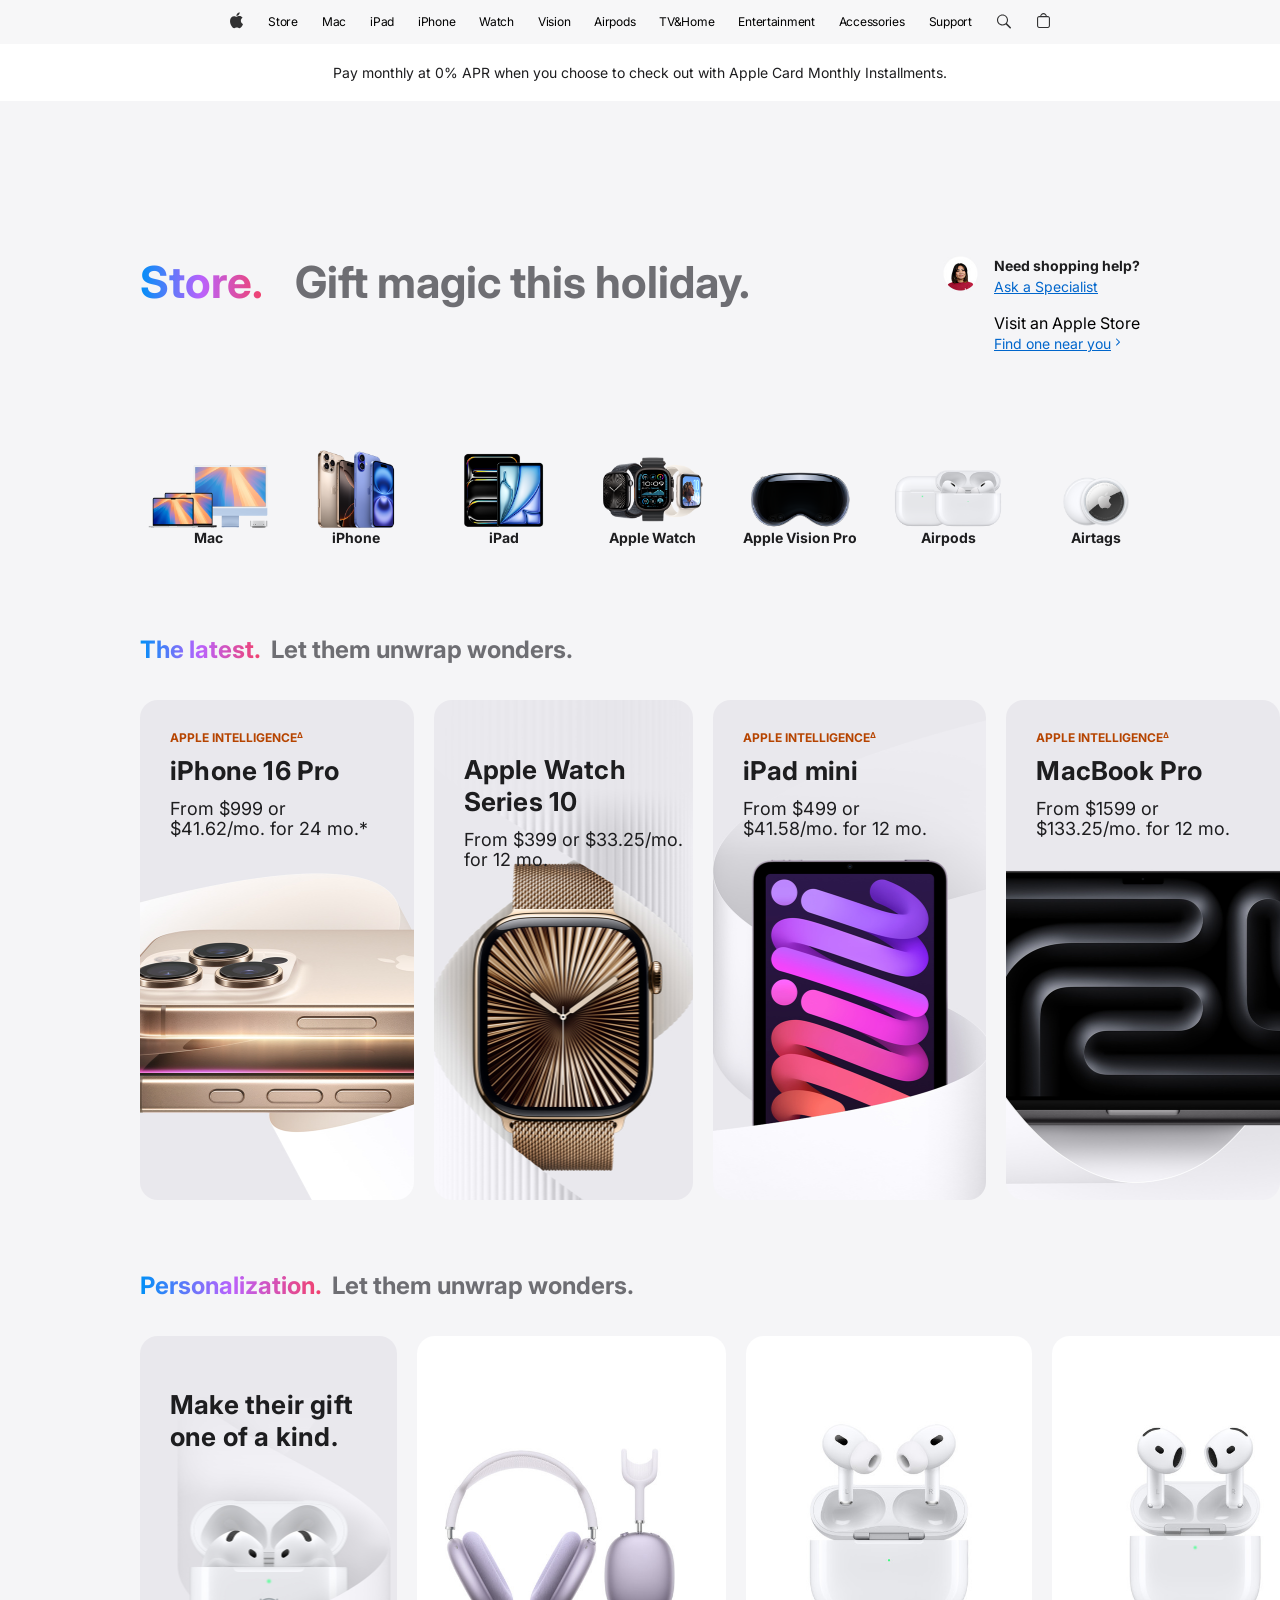
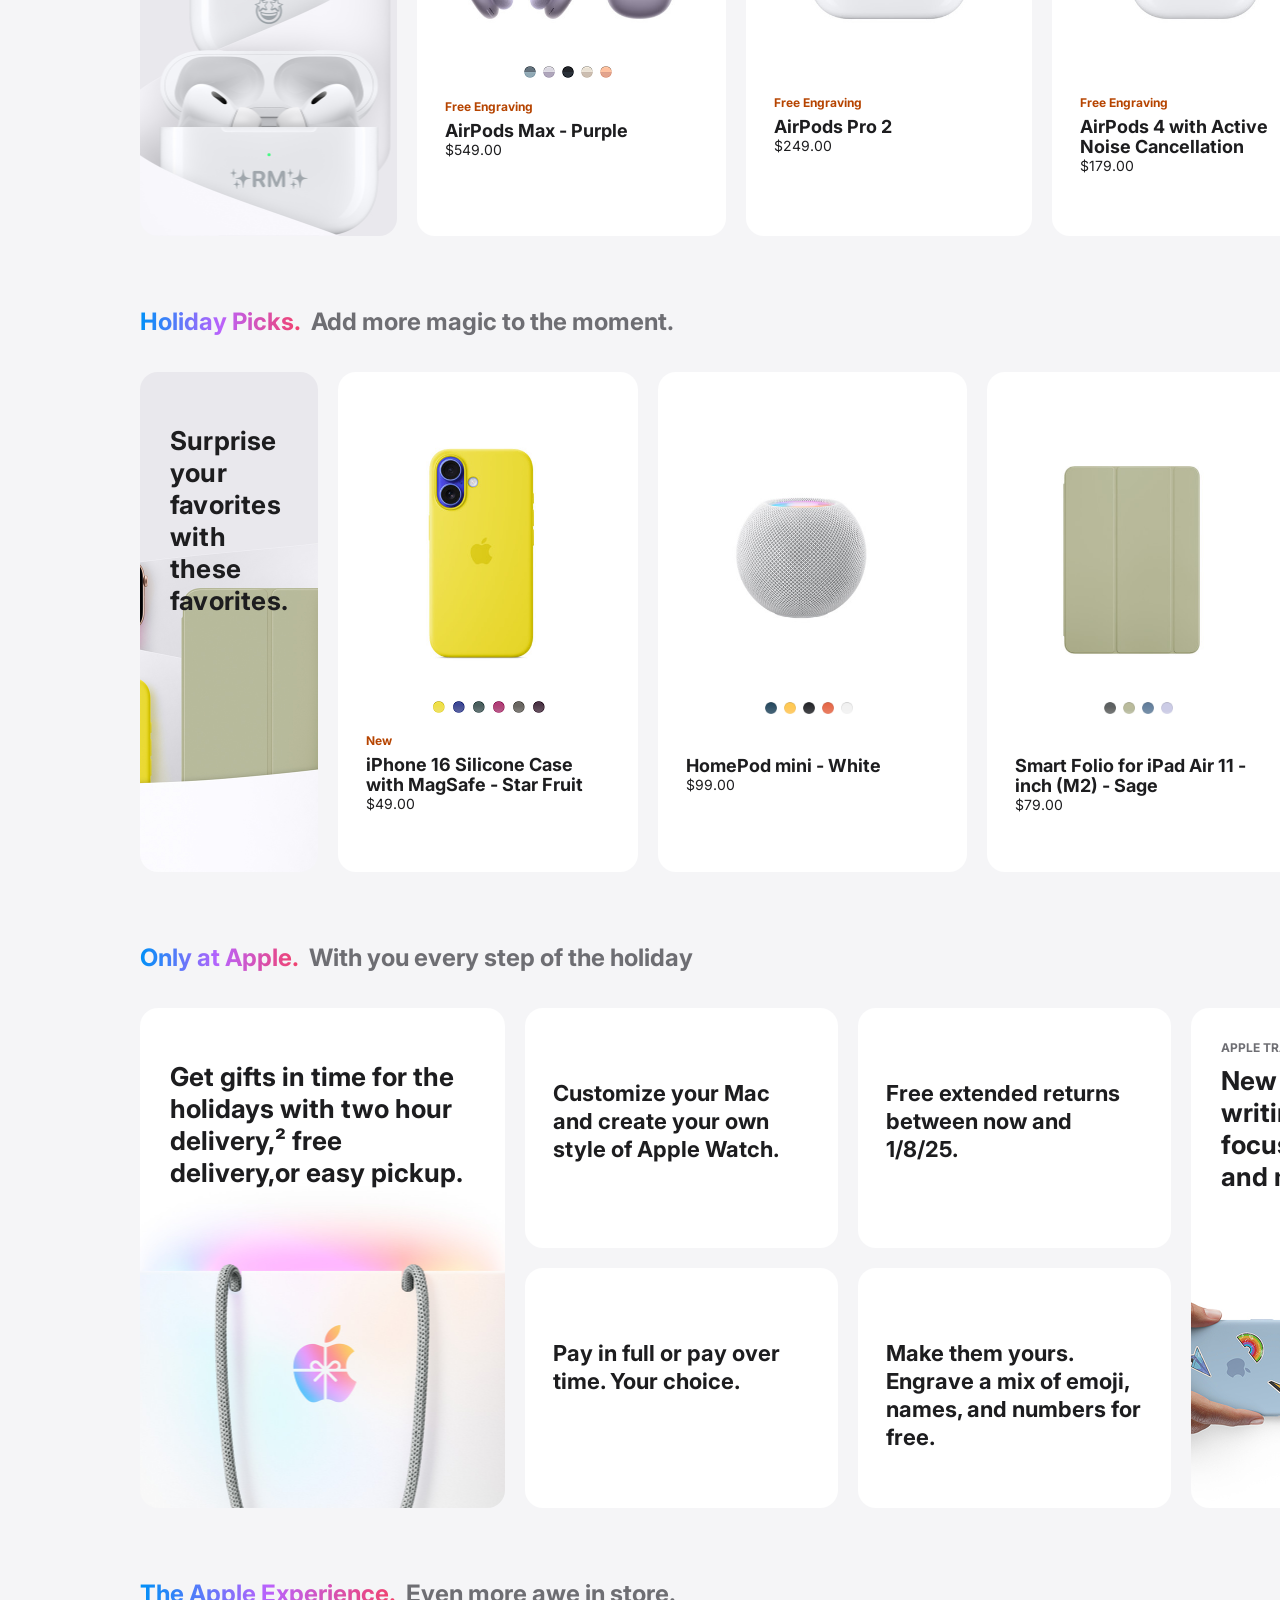
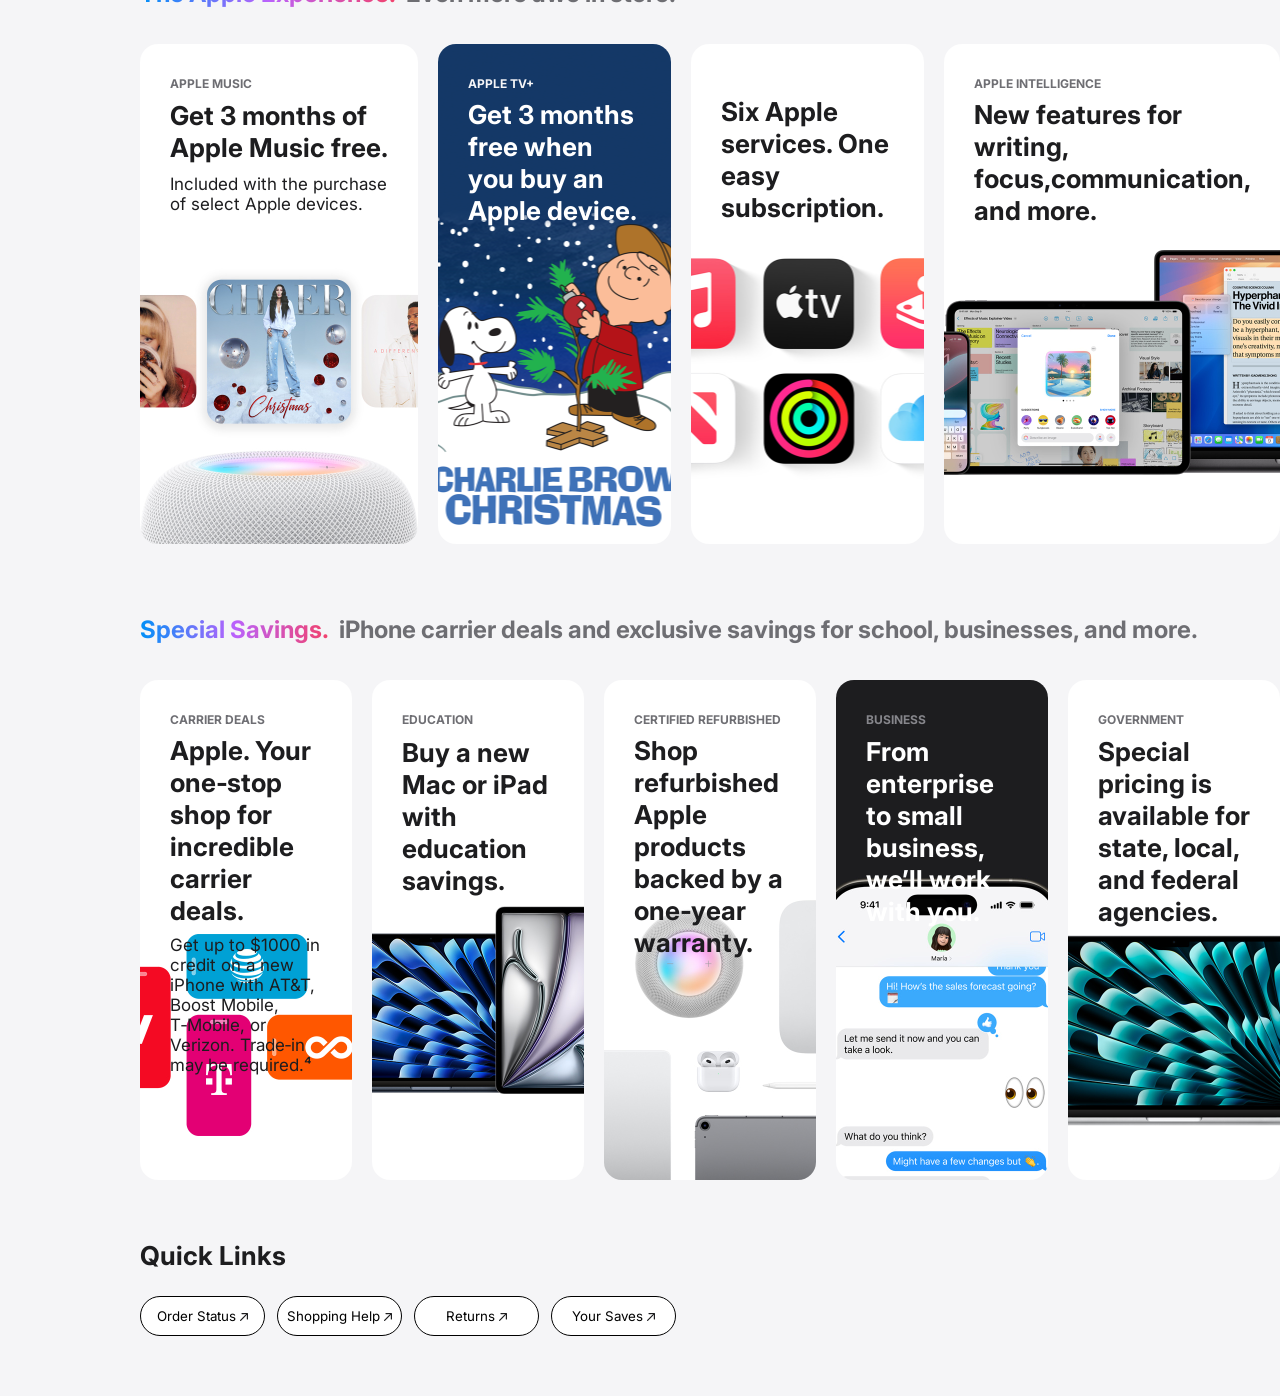
==== index2.html @ 6c65cfdf "project init" ====
<!DOCTYPE html>
<html lang="en">
  <head>
    <meta charset="UTF-8" />
    <meta name="viewport" content="width=device-width, initial-scale=1.0" />
    <link rel="preconnect" href="https://fonts.googleapis.com" />
    <link rel="preconnect" href="https://fonts.gstatic.com" crossorigin />
    <link
      href="https://fonts.googleapis.com/css2?family=Inter:ital,opsz,wght@0,14..32,100..900;1,14..32,100..900&display=swap"
      rel="stylesheet"
    />
    <link rel="stylesheet" href="./style.css" />
    <link rel="stylesheet" href="./section1.css" />
    <link rel="stylesheet" href="./section2.css" />
    <link rel="stylesheet" href="./section3.css" />
    <link rel="stylesheet" href="./section4.css" />
    <link rel="stylesheet" href="./section5.css" />
    <link rel="stylesheet" href="./section6.css" />
    <link rel="stylesheet" href="./section7.css" />
    <link rel="stylesheet" href="./section8.css" />
    <link rel="stylesheet" href="./section9.css" />
    <title>Store</title>
  </head>
  <body>
    <nav>
      <img src="./apple.svg" alt="" />
      <a href="./index2.html">Store</a>
      <a href="">Mac</a>
      <a href="">iPad</a>
      <a href="">iPhone</a>
      <a href="">Watch</a>
      <a href="">Vision</a>
      <a href="">Airpods</a>
      <a href="">TV&Home</a>
      <a href="">Entertainment</a>
      <a href="">Accessories</a>
      <a href="">Support</a>
      <div>
        <img src="./search.svg" alt="" />
        <img src="./shop.svg" alt="" />
        <img class="menu" src="./SVG.svg" alt="" />
      </div>
    </nav>

    <header>
      <p class="pay">
        Pay monthly at 0% APR when you choose to check out with Apple Card
        Monthly Installments.
      </p>
    </header>
    <section class="section1"></section>
    <section class="section2">
      <div class="Apple-store1">
        <div class="store">
          <p class="primary">Store.</p>
          <p class="secondary">Gift magic this holiday.</p>
        </div>
        <div class="help">
          <img width="35" height="35" src="./profile.jpg" alt="" />
          <div class="questions">
            <p class="title-1">Need shopping help?</p>
            <a href="">Ask a Specialist</a>
            <p class="title-2 visit">Visit an Apple Store</p>
            <a href="">Find one near you</a>
            <img src="./Icon.svg" alt="" />
          </div>
        </div>
      </div>
      <div class="stuffs">
        <div class="stuff">
          <img src="./mac.png" alt="" />
          <p>Mac</p>
        </div>
        <div class="stuff">
          <img src="./iphone.png" alt="" />
          <p>iPhone</p>
        </div>
        <div class="stuff">
          <img src="./ipad.png" alt="" />
          <p>iPad</p>
        </div>
        <div class="stuff">
          <img src="./watch.png" alt="" />
          <p>Apple Watch</p>
        </div>
        <div class="stuff">
          <img src="./visionpro.png" alt="" />
          <p>Apple Vision Pro</p>
        </div>
        <div class="stuff">
          <img src="./airpods.png" alt="" />
          <p>Airpods</p>
        </div>
        <div class="stuff">
          <img src="./airtag.png" alt="" />
          <p>Airtags</p>
        </div>
        <div class="stuff">
          <img src="./tv-4k.png" alt="" />
          <p>Apple TV 4K</p>
        </div>
        <div class="stuff">
          <img src="./homepod.png" alt="" />
          <p>Homepod</p>
        </div>
        <div class="stuff">
          <img src="./accessories.png" alt="" />
          <p>Accessories</p>
        </div>
        <div class="stuff">
          <img src="./gift-card.png" alt="" />
          <p>Apple Gift Card</p>
        </div>
      </div>
    </section>
    <section class="section3">
      <div class="store jijig">
        <p class="primary small">The latest.</p>
        <p class="secondary small">Let them unwrap wonders.</p>
      </div>
      <div class="latest">
        <div class="iphone16-pro">
          <div class="brown">
            <p class="apple">APPLE INTELLIGENCE</p>
            <p class="triangle">∆</p>
          </div>
          <p class="items">iPhone 16 Pro</p>
          <p class="price">From $999 or $41.62/mo. for 24 mo.*</p>
        </div>
        <div class="series-10">
          <p class="items">Apple Watch Series 10</p>
          <p class="price">From $399 or $33.25/mo. for 12 mo.</p>
        </div>
        <div class="ipad-mini">
          <div class="brown">
            <p class="apple">APPLE INTELLIGENCE</p>
            <p class="triangle">∆</p>
          </div>
          <p class="items">iPad mini</p>
          <p class="price">From $499 or $41.58/mo. for 12 mo.</p>
        </div>
        <div class="macbookpro">
          <div class="brown">
            <p class="apple">APPLE INTELLIGENCE</p>
            <p class="triangle">∆</p>
          </div>
          <p class="items">MacBook Pro</p>
          <p class="price">From $1599 or $133.25/mo. for 12 mo.</p>
        </div>
      </div>
    </section>
    <section class="section4">
      <div class="store jijig">
        <p class="primary small">Personalization.</p>
        <p class="secondary small">Let them unwrap wonders.</p>
      </div>
      <div class="chihevch">
        <div class="gift-1">
          <p class="gift1">Make their gift one of a kind.</p>
        </div>
        <div class="airpods-3">
          <img
            width="230"
            height="230"
            src="./2609ceeb74c88a8937d995e24c37c91f4084949c.jpg"
            alt=""
          />
          <div class="circle">
            <img src="./1.png" alt="" />
            <img src="./2.png" alt="" />
            <img src="./3.png" alt="" />
            <img src="./4.png" alt="" />
            <img src="./5.png" alt="" />
          </div>
          <p class="free">Free Engraving</p>
          <p class="name">AirPods Max - Purple</p>

          <p class="price-2">$549.00</p>
        </div>
        <div class="airpods-3 zai">
          <img
            width="230"
            height="230"
            src="./863332f402f27d03cdecf714f73f92304e551a68.jpg"
            alt=""
          />
          <div>
            <p class="free">Free Engraving</p>
            <p class="name">AirPods Pro 2</p>
            <p class="price-2">$249.00</p>
          </div>
        </div>
        <div class="airpods-3 zai">
          <img
            width="230"
            height="230"
            src="./36d7e67985c8efaa8d3eb3e76015e0998ef9509b.jpg"
            alt=""
          />
          <div>
            <p class="free">Free Engraving</p>
            <p class="name">AirPods 4 with Active Noise Cancellation</p>

            <p class="price-2">$179.00</p>
          </div>
        </div>
        <div class="airpods-3 zai">
          <img
            width="230"
            height="230"
            src="./9c27be91006917b2bc4752dedf37023b08a9cafa.jpg"
            alt=""
          />
          <div>
            <p class="free">New</p>
            <p class="name">Apple Pencil Pro</p>
            <p class="price-2">$49.00</p>
          </div>
        </div>
      </div>
    </section>
    <section class="section5">
      <div class="store jijig">
        <p class="primary small">Holiday Picks.</p>
        <p class="secondary small">Add more magic to the moment.</p>
      </div>
      <div class="chihevch">
        <div class="gift-1 fav">
          <p class="gift2">Surprise your favorites with these favorites.</p>
        </div>
        <div class="airpods-3">
          <img
            width="230"
            height="230"
            src="./c016407b1d2afca1eb640b5c24fa60b9d88f09e8.jpg"
            alt=""
          />
          <div class="color6">
            <img src="./2-1.png" alt="" />
            <img src="./2-2.png" alt="" />
            <img src="./2-3.png" alt="" />
            <img src="./2-4.png" alt="" />
            <img src="./2-5.png" alt="" />
            <img src="./2-6.png" alt="" />
          </div>
          <p class="free">New</p>
          <p class="name">iPhone 16 Silicone Case with MagSafe - Star Fruit</p>
          <p class="price-2">$49.00</p>
        </div>
        <div class="airpods-3">
          <img
            width="230"
            height="230"
            src="./55524950c6b2950e36e95b097ede33316f9d3373.jpg"
            alt=""
          />
          <div class="circle">
            <img width="12" height="12" src="./3-1.jpg" alt="" />
            <img width="12" height="12" src="./3-2.jpg" alt="" />
            <img width="12" height="12" src="./3-3.jpg" alt="" />
            <img width="12" height="12" src="./3-4.jpg" alt="" />
            <img width="12" height="12" src="./3-5.jpg" alt="" />
          </div>

          <p class="name mini">HomePod mini - White</p>
          <p class="price-2">$99.00</p>
        </div>
        <div class="airpods-3">
          <img
            width="230"
            height="230"
            src="./72d5185ead4c03bca33e9d4984ab45cf6c148938.jpg"
            alt=""
          />
          <div class="color4">
            <img width="12" height="12" src="./4-1.jpg" alt="" />
            <img width="12" height="12" src="./4-2.jpg" alt="" />
            <img width="12" height="12" src="./4-3.jpg" alt="" />
            <img width="12" height="12" src="./4-4.jpg" alt="" />
          </div>

          <p class="name mini">
            Smart Folio for iPad Air 11 - inch (M2) - Sage
          </p>
          <p class="price-2">$79.00</p>
        </div>
        <div class="airpods-3">
          <img width="230" height="230" src="./MUW43.png" alt="" />
          <div class="color3">
            <img width="12" height="12" src="./5-1.jpg" alt="" />
            <img width="12" height="12" src="./5-2.jpg" alt="" />
            <img width="12" height="12" src="./5-3.jpg" alt="" />
          </div>
          <p class="free">New</p>
          <p class="name">
            Beats Solo 4 - On-Ear Wireless Headphones - Slate Blue
          </p>
          <p class="price-2">$79.00</p>
        </div>
      </div>
    </section>
    <section class="section6">
      <div class="store jijig">
        <p class="primary small">Only at Apple.</p>
        <p class="secondary small">With you every step of the holiday</p>
      </div>
      <div class="chihevch">
        <div class="gift-1 get">
          <p class="gift3">
            Get gifts in time for the holidays with two hour delivery,² free
            delivery,or easy pickup.
          </p>
        </div>
        <div class="full">
          <div class="airpods-3 half">
            <p>Customize your Mac and create your own style of Apple Watch.</p>
          </div>
          <div class="airpods-3 half">
            <p>Pay in full or pay over time. Your choice.</p>
          </div>
        </div>
        <div class="full">
          <div class="airpods-3 half">
            <p>Free extended returns between now and 1/8/25.</p>
          </div>
          <div class="airpods-3 half">
            <p>
              Make them yours. Engrave a mix of emoji, names, and numbers for
              free.
            </p>
          </div>
        </div>
        <div class="apple-1 tradein">
          <p class="APPLE">APPLE TRADE IN</p>
          <p class="bold-text in-1">
            New features for writing, focus,communication, and more.
          </p>
        </div>
        <div class="apple-1 specialist">
          <p class="APPLE">APPLE SPECIALIST</p>
          <p class="bold-text music-2">
            Find gifts with an Apple Specialist in a store or online.
          </p>
        </div>
      </div>
    </section>
    <section class="section7">
      <div class="store jijig">
        <p class="primary small">The Apple Experience.</p>
        <p class="secondary small">Even more awe in store.</p>
      </div>
      <div class="chihevch">
        <div class="apple-1 music-1">
          <p class="APPLE">APPLE MUSIC</p>
          <p class="bold-text music-2">Get 3 months of Apple Music free.</p>
          <p class="text-content">
            Included with the purchase of select Apple devices.
          </p>
        </div>
        <div class="apple-1 tv">
          <p class="APPLE charlie">APPLE TV+</p>
          <p class="bold-text brown brown-1">
            Get 3 months free when you buy an Apple device.
          </p>
        </div>
        <div class="apple-1 apps">
          <p class="bold-text sub">
            Six Apple services. One easy subscription.
          </p>
        </div>
        <div class="apple-1 features">
          <p class="APPLE">APPLE INTELLIGENCE</p>
          <p class="bold-text brown-1">
            New features for writing, focus,communication, and more.
          </p>
        </div>
      </div>
    </section>
    <section class="section8">
      <div class="store jijig urt">
        <p class="primary small">Special Savings.</p>
        <p class="secondary small">
          iPhone carrier deals and exclusive savings for school, businesses, and
          more.
        </p>
      </div>

      <div class="chihevch">
        <div class="special saving">
          <p class="APPLE">CARRIER DEALS</p>
          <p class="bold-text deal">
            Apple. Your one‑stop shop for incredible carrier deals.
          </p>
          <p class="text-content">
            Get up to $1000 in credit on a new iPhone with AT&T, Boost Mobile,
            T‑Mobile, or Verizon. Trade‑in may be required.⁴
          </p>
        </div>
        <div class="special saving2">
          <p class="APPLE">EDUCATION</p>
          <p class="bold-text in-1">
            Buy a new Mac or iPad with education savings.
          </p>
        </div>
        <div class="special saving3">
          <p class="APPLE">CERTIFIED REFURBISHED</p>
          <p class="bold-text brown-1">
            Shop refurbished Apple products backed by a one‑year warranty.
          </p>
        </div>
        <div class="special saving4">
          <p class="APPLE business">BUSINESS</p>
          <p class="bold-text brown music-2">
            From enterprise to small business, we’ll work with you.
          </p>
        </div>
        <div class="special saving5">
          <p class="APPLE">GOVERNMENT</p>
          <p class="bold-text music-2">
            Special pricing is available for state, local, and federal agencies.
          </p>
        </div>
      </div>
    </section>

    <section class="section9">
      <p>Quick Links</p>
      <div>
        <button>
          Order Status
          <svg
            xmlns="http://www.w3.org/2000/svg"
            width="8"
            height="8"
            viewBox="0 0 8 8"
            fill="none"
          >
            <path
              d="M8 5.94625C8 6.12913 7.93951 6.28112 7.81852 6.40222C7.69753 6.52332 7.55309 6.58387 7.38519 6.58387C7.21728 6.58387 7.07531 6.52209 6.95926 6.39852C6.84321 6.27495 6.78518 6.12913 6.78518 5.96108V4.30769L6.88889 1.86098L6.00741 2.86932L1.06667 7.81464C0.933333 7.93821 0.787654 8 0.62963 8C0.461728 8 0.314815 7.93574 0.188889 7.80723C0.062963 7.67871 0 7.5329 0 7.36979C0 7.20667 0.0641975 7.06086 0.192593 6.93234L5.13333 1.98702L6.13333 1.11955L3.66667 1.20853H2.03704C1.86914 1.20853 1.72469 1.15045 1.6037 1.03429C1.48272 0.918134 1.42222 0.778499 1.42222 0.615385C1.42222 0.447328 1.48148 0.30275 1.6 0.18165C1.71852 0.0605497 1.86914 0 2.05185 0H7.34074C7.54321 0 7.7037 0.0605497 7.82222 0.18165C7.94074 0.30275 8 0.459685 8 0.652456V5.94625Z"
              fill="#1D1D1F"
            />
          </svg>
        </button>
        <button>
          Shopping Help
          <svg
            xmlns="http://www.w3.org/2000/svg"
            width="8"
            height="8"
            viewBox="0 0 8 8"
            fill="none"
          >
            <path
              d="M8 5.94625C8 6.12913 7.93951 6.28112 7.81852 6.40222C7.69753 6.52332 7.55309 6.58387 7.38519 6.58387C7.21728 6.58387 7.07531 6.52209 6.95926 6.39852C6.84321 6.27495 6.78518 6.12913 6.78518 5.96108V4.30769L6.88889 1.86098L6.00741 2.86932L1.06667 7.81464C0.933333 7.93821 0.787654 8 0.62963 8C0.461728 8 0.314815 7.93574 0.188889 7.80723C0.062963 7.67871 0 7.5329 0 7.36979C0 7.20667 0.0641975 7.06086 0.192593 6.93234L5.13333 1.98702L6.13333 1.11955L3.66667 1.20853H2.03704C1.86914 1.20853 1.72469 1.15045 1.6037 1.03429C1.48272 0.918134 1.42222 0.778499 1.42222 0.615385C1.42222 0.447328 1.48148 0.30275 1.6 0.18165C1.71852 0.0605497 1.86914 0 2.05185 0H7.34074C7.54321 0 7.7037 0.0605497 7.82222 0.18165C7.94074 0.30275 8 0.459685 8 0.652456V5.94625Z"
              fill="#1D1D1F"
            />
          </svg>
        </button>
        <button>
          Returns
          <svg
            xmlns="http://www.w3.org/2000/svg"
            width="8"
            height="8"
            viewBox="0 0 8 8"
            fill="none"
          >
            <path
              d="M8 5.94625C8 6.12913 7.93951 6.28112 7.81852 6.40222C7.69753 6.52332 7.55309 6.58387 7.38519 6.58387C7.21728 6.58387 7.07531 6.52209 6.95926 6.39852C6.84321 6.27495 6.78518 6.12913 6.78518 5.96108V4.30769L6.88889 1.86098L6.00741 2.86932L1.06667 7.81464C0.933333 7.93821 0.787654 8 0.62963 8C0.461728 8 0.314815 7.93574 0.188889 7.80723C0.062963 7.67871 0 7.5329 0 7.36979C0 7.20667 0.0641975 7.06086 0.192593 6.93234L5.13333 1.98702L6.13333 1.11955L3.66667 1.20853H2.03704C1.86914 1.20853 1.72469 1.15045 1.6037 1.03429C1.48272 0.918134 1.42222 0.778499 1.42222 0.615385C1.42222 0.447328 1.48148 0.30275 1.6 0.18165C1.71852 0.0605497 1.86914 0 2.05185 0H7.34074C7.54321 0 7.7037 0.0605497 7.82222 0.18165C7.94074 0.30275 8 0.459685 8 0.652456V5.94625Z"
              fill="#1D1D1F"
            />
          </svg>
        </button>
        <button>
          Your Saves
          <svg
            xmlns="http://www.w3.org/2000/svg"
            width="8"
            height="8"
            viewBox="0 0 8 8"
            fill="none"
          >
            <path
              d="M8 5.94625C8 6.12913 7.93951 6.28112 7.81852 6.40222C7.69753 6.52332 7.55309 6.58387 7.38519 6.58387C7.21728 6.58387 7.07531 6.52209 6.95926 6.39852C6.84321 6.27495 6.78518 6.12913 6.78518 5.96108V4.30769L6.88889 1.86098L6.00741 2.86932L1.06667 7.81464C0.933333 7.93821 0.787654 8 0.62963 8C0.461728 8 0.314815 7.93574 0.188889 7.80723C0.062963 7.67871 0 7.5329 0 7.36979C0 7.20667 0.0641975 7.06086 0.192593 6.93234L5.13333 1.98702L6.13333 1.11955L3.66667 1.20853H2.03704C1.86914 1.20853 1.72469 1.15045 1.6037 1.03429C1.48272 0.918134 1.42222 0.778499 1.42222 0.615385C1.42222 0.447328 1.48148 0.30275 1.6 0.18165C1.71852 0.0605497 1.86914 0 2.05185 0H7.34074C7.54321 0 7.7037 0.0605497 7.82222 0.18165C7.94074 0.30275 8 0.459685 8 0.652456V5.94625Z"
              fill="#1D1D1F"
            />
          </svg>
        </button>
      </div>
    </section>
  </body>
</html>
---- style.css ----
* {
  box-sizing: border-box;
  padding: 0;
  margin: 0;
  font-family: "Inter", sans-serif;
}
nav {
  display: flex;
  justify-content: center;
  align-items: center;
  gap: 24px;
  background-color: rgb(245, 245, 247, 0.8);
  position: fixed;
  z-index: 99;
  width: 100%;
}
nav a {
  color: #000;
  text-align: center;
  font-family: Inter;
  font-size: 12px;
  font-style: normal;
  font-weight: 400;
  line-height: 60px;
  letter-spacing: -0.28px;
  text-decoration: none;
}
nav div {
  display: flex;
  gap: 24px;
}
nav {
  width: 100%;
  height: 44px;
}
header {
  padding: 16px;
  display: flex;
  justify-content: center;
  align-items: center;
  background-color: #fff;
  padding-top: 60px;
  /* margin-top: 44px; */
}
header p {
  font-size: 14px;
  font-weight: 400;
  font-family: "Inter", sans-serif;
  color: #1d1d1f;
}
.pay {
  margin: 4px;
}
/* .icon {
  margin-top: 25px;
}
.menu-icon {
  margin-top: 9px;
} */
@media (min-width: 768px) and (max-width: 1920px) {
  .menu {
    display: none;
  }
}
@media (max-width: 768px) {
  nav > a {
    display: none;
  }
  nav {
    justify-content: space-between;
    padding: 16px;
  }
  .first {
    height: 500px;
    width: 100%;
  }
  header {
    padding: 68px 162px 28px 162px;
  }
  span {
    text-align: center;
  }
}
@media (min-width: 420px) and (max-width: 768px) {
}
@media (max-width: 420px) {
  header {
    padding: 71px 31px 31px 31px;
  }
  header p {
    height: 37px;
  }
}
---- section1.css ----
.section1 {
  width: 100%;
  height: 75px;
  background-color: #f5f5f7;
}
---- section2.css ----
.primary {
  font-size: 44px;
  font-style: normal;
  font-weight: 700;
  line-height: 52.01px;
  background: linear-gradient(90deg, #0090f7 0%, #ba62fc 50%, #f2416b 100%);
  background-clip: text;
  -webkit-background-clip: text;
  -webkit-text-fill-color: transparent;
}
.secondary {
  color: #6e6e73;
  font-size: 44px;
  font-style: normal;
  font-weight: 700;
  line-height: 52.01px;
}
.section2 {
  display: flex;
  flex-direction: column;
  background-color: #f5f5f7;
  gap: 80px;
  width: 100%;
  padding: 80px 140px 60px 140px;
}
.store {
  display: flex;
  gap: 32px;
}
.Apple-store1 {
  display: flex;
  justify-content: space-between;
}
.help {
  display: flex;
  gap: 16px;
}
.title-1 {
  color: #1d1d1f;
  font-family: Inter;
  font-size: 14px;
  font-style: normal;
  font-weight: 700;
  line-height: 20px;
}
.visit {
  margin-top: 16px;
}
.questions a {
  color: #06c;
  font-family: Inter;
  font-size: 14px;
  font-style: normal;
  font-weight: 400;
  line-height: 20px;
}
.stuffs img {
  width: 120px;
  height: 78px;
}
.stuffs {
  display: flex;
  gap: 12px;
  overflow-x: scroll;
}
.stuff {
  display: flex;
  flex-direction: column;
  padding: 16px 8px;
}
.stuff p {
  color: #1d1d1f;
  text-align: center;
  font-size: 14px;
  font-style: normal;
  font-weight: 700;
  line-height: 20px;
}
---- section3.css ----
.apple {
  color: #b64400;
  font-family: Inter;
  font-size: 12px;
  font-style: normal;
  font-weight: 700;
  line-height: 16px;
}
.small {
  font-size: 24px;
  font-style: normal;
  font-weight: 700;
}
.jijig {
  gap: 10px;
}
.iphone16-pro {
  background-image: url("8cee8a34ee4ba9b658ae0be05611d11ea5d55e1b.jpg");
  padding: 30px;
}
.series-10 {
  background-image: url("c919767811d17384ffff099320c9c7133d51ca53.jpg");
  padding: 45px 0px 0px 30px;
}
.ipad-mini {
  background-image: url("ipad-mini.jpg");
  padding: 30px;
}
.macbookpro {
  background-image: url("8943d8c585c4f4bb4720641745b1cce65bdd8f0e.jpg");
  padding: 30px;
}
.latest > div {
  width: 480px;
  height: 500px;
  border-radius: 18px;
  background-position: center;
  background-repeat: no-repeat;
  background-size: cover;
}
.latest {
  display: flex;
  gap: 20px;
}
.section3 {
  padding: 0px 0px 60px 140px;
  gap: 24px;
  display: flex;
  flex-direction: column;
  background-color: #f5f5f7;
}
.items {
  color: #1d1d1f;
  font-family: Inter;
  font-size: 26px;
  font-style: normal;
  font-weight: 700;
  line-height: 32px; /* 123.077% */
  letter-spacing: 0.196px;
  margin: 9px 0px 12px 0px;
}
.price {
  color: #1d1d1f;

  font-family: Inter;
  font-size: 18px;
  font-style: normal;
  font-weight: 400;
  line-height: 20px;
}
.brown {
  display: flex;
}
.triangle {
  color: #b64400;
  display: flex;
  width: 6px;
  height: 9px;
  flex-direction: column;
  justify-content: center;
  font-family: Inter;
  font-size: 8px;
  font-style: normal;
  font-weight: 700;
  line-height: 10px;
}
---- section4.css ----
.section4 {
  padding: 0px 0px 60px 140px;
  gap: 24px;
  display: flex;
  flex-direction: column;
  background-color: #f5f5f7;
}
.gift-1 {
  background-image: url("0a525b0da81b93735e1f513f958e111d7e3079a1.jpg");
  background-position: center;
  background-repeat: no-repeat;
  background-size: cover;
  border-radius: 18px;
  width: 400px;
  height: 500px;
  padding: 53px 30px;
}
.gift1 {
  color: #1d1d1f;
  width: 197px;
  height: 66px;
  font-family: Inter;
  font-size: 26px;
  font-style: normal;
  font-weight: 700;
  line-height: 32px;
  letter-spacing: 0.196px;
}
.fav {
  background-image: url("6da69c7f2d4d299063c16c1d325db130f08ef7ba.jpg");
}
.airpods-3 {
  background-color: #fff;
  width: 313px;
  height: 500px;
  border-radius: 18px;
  padding: 71px 28px 0px 28px;
}
.zai {
  display: flex;
  flex-direction: column;
  gap: 58px;
}
.chihevch {
  display: flex;
  gap: 20px;
  overflow-x: scroll;
}
.circle {
  display: flex;
  gap: 7px;
  padding: 25px 86px 21px 79px;
}
.free {
  color: #b64400;
  font-family: Inter;
  font-size: 12px;
  font-style: normal;
  font-weight: 700;
  line-height: 16px;
}
.name {
  color: #1d1d1f;
  font-family: Inter;
  font-size: 18px;
  font-style: normal;
  font-weight: 700;
  line-height: 20px;
  margin-top: 6px;
}
.price-2 {
  color: #1d1d1f;
  font-family: Inter;
  font-size: 14px;
  font-style: normal;
  font-weight: 400;
  line-height: 18px;
  display: flex;
  flex-direction: column;
  justify-content: end;
  margin-bottom: 32px;
}
---- section5.css ----
.fav {
  background-image: url("6da69c7f2d4d299063c16c1d325db130f08ef7ba.jpg");
}
.gift2 {
  color: #1d1d1f;

  font-family: Inter;
  font-size: 26px;
  font-style: normal;
  font-weight: 700;
  line-height: 32px; /* 123.077% */
  letter-spacing: 0.196px;
}
.section5 {
  background-color: #f5f5f7;
  padding: 0px 0px 60px 140px;
  gap: 24px;
  display: flex;
  flex-direction: column;
}
.color6 {
  padding: 24px 65.58px 20px 65.77px;
  display: flex;
  gap: 7px;
}

.color4 {
  padding: 25px 95.5px 21px 88.5px;
  display: flex;
  gap: 7px;
}
.color3 {
  padding: 25px 105px 21px 98px;
  display: flex;
  gap: 7px;
}
.mini {
  margin-top: 21px;
}
.une1 {
  display: flex;
  justify-content: space-between;
}
---- section6.css ----
.section6 {
  background-color: #f5f5f7;
  padding: 0px 0px 60px 140px;
  gap: 24px;
  display: flex;
  flex-direction: column;
}
.get {
  background-image: url("93f151ac653907f22599b9fbc9ab8bcfb347d691.jpg");
  width: 480px;
  height: 500px;
}
.gift3 {
  color: #1d1d1f;
  width: 305px;
  height: 130px;
  font-family: Inter;
  font-size: 26px;
  font-style: normal;
  font-weight: 700;
  line-height: 32px; /* 123.077% */
}
.half {
  width: 313px;
  height: 240px;
}
.full {
  display: flex;
  flex-direction: column;
  gap: 20px;
}
.half p {
  color: #1d1d1f;

  font-family: Inter;
  font-size: 22px;
  font-style: normal;
  font-weight: 700;
  line-height: 28px;
}
.specialist {
  background-image: url("7be9e8c4cd1a574c53bacf2396a17f1007bfc091.jpg");
}
---- section7.css ----
.apple-1 {
  width: 480px;
  height: 500px;
  background-position: center;
  background-repeat: no-repeat;
  background-size: cover;
  border-radius: 18px;
  padding: 32px 30px;
}
.music-1 {
  background-image: url("fe1e7ece87047c95faa8a68f17e8867914317976.jpg");
}
.tv {
  background-image: url("2171b58f3ab6a95e407be2639740dad7138786d3.png");
}
.apps {
  background-image: url("7e38eec3034a854374ceb67eb6c71f4e173cee8e.jpg");
}
.features {
  background-image: url("4c93c049459dcec6247af385b50ac485e92e5a45.jpg");
}
.section7 {
  background-color: #f5f5f7;
  padding: 0px 0px 60px 140px;
  gap: 24px;
  display: flex;
  flex-direction: column;
}
.APPLE {
  color: #6e6e73;

  font-family: Inter;
  font-size: 12px;
  font-style: normal;
  font-weight: 700;
  line-height: 16px;
}
.bold-text {
  color: #1d1d1f;
  font-family: Inter;
  font-size: 26px;
  font-style: normal;
  font-weight: 700;
  line-height: 32px; /* 123.077% */
}
.sub {
  margin-top: 20px;
}
.text-content {
  color: #1d1d1f;
  font-family: Inter;
  font-size: 17px;
  font-style: normal;
  font-weight: 400;
  line-height: 20px; /* 117.647% */
}
.charlie {
  color: #f5f5f7;
}
.brown {
  color: #fff;
}
.music-2 {
  margin: 8px 0px 10px 0px;
}
.brown-1 {
  margin-top: 7px;
}
---- section8.css ----
.section8 {
  background-color: #f5f5f7;
  padding: 0px 0px 60px 140px;
  gap: 24px;
  display: flex;
  flex-direction: column;
}
.in-1 {
  margin-top: 9px;
}
.tradein {
  background-image: url("store-card-50-holiday-trade-in-202411.png");
}

.special {
  width: 400px;
  height: 500px;
  background-position: center;
  background-repeat: no-repeat;
  background-size: cover;
  border-radius: 18px;
  padding: 32px 30px;
}
.saving {
  background-image: url("57e6bdca2b0f233f809fe57ada1ba8354e54e4b4.jpg");
}
.saving2 {
  background-image: url("c29a91c005069048c5e1b877cf3142fa2fab6067.jpg");
}
.saving3 {
  background-image: url("60a49ef1a49579aa398f78daa8ab814a87b543dc.jpg");
}
.saving4 {
  background-image: url("a960f7eefe8796ce51144b229909100094a59989.jpg");
}
.saving5 {
  background-image: url("9511d82e0fa4f14f3d23b485ab3928f9d27a5012.jpg");
}
.deal {
  margin: 7px 0px 8px 0px;
}
.business {
  color: #86868b;
}
---- section9.css ----
button {
  border: solid 1px black;
  background-color: #fff;
  border-radius: 999px;
  width: 125px;
  height: 40px;
}
.section9 {
  background-color: #f5f5f7;
  padding: 0px 0px 60px 140px;
  gap: 24px;
  display: flex;
  flex-direction: column;
}
.section9 div {
  display: flex;

  gap: 12px;
}
.section9 p {
  color: #1d1d1f;

  font-family: Inter;
  font-size: 26px;
  font-style: normal;
  font-weight: 700;
  line-height: 32px;
}
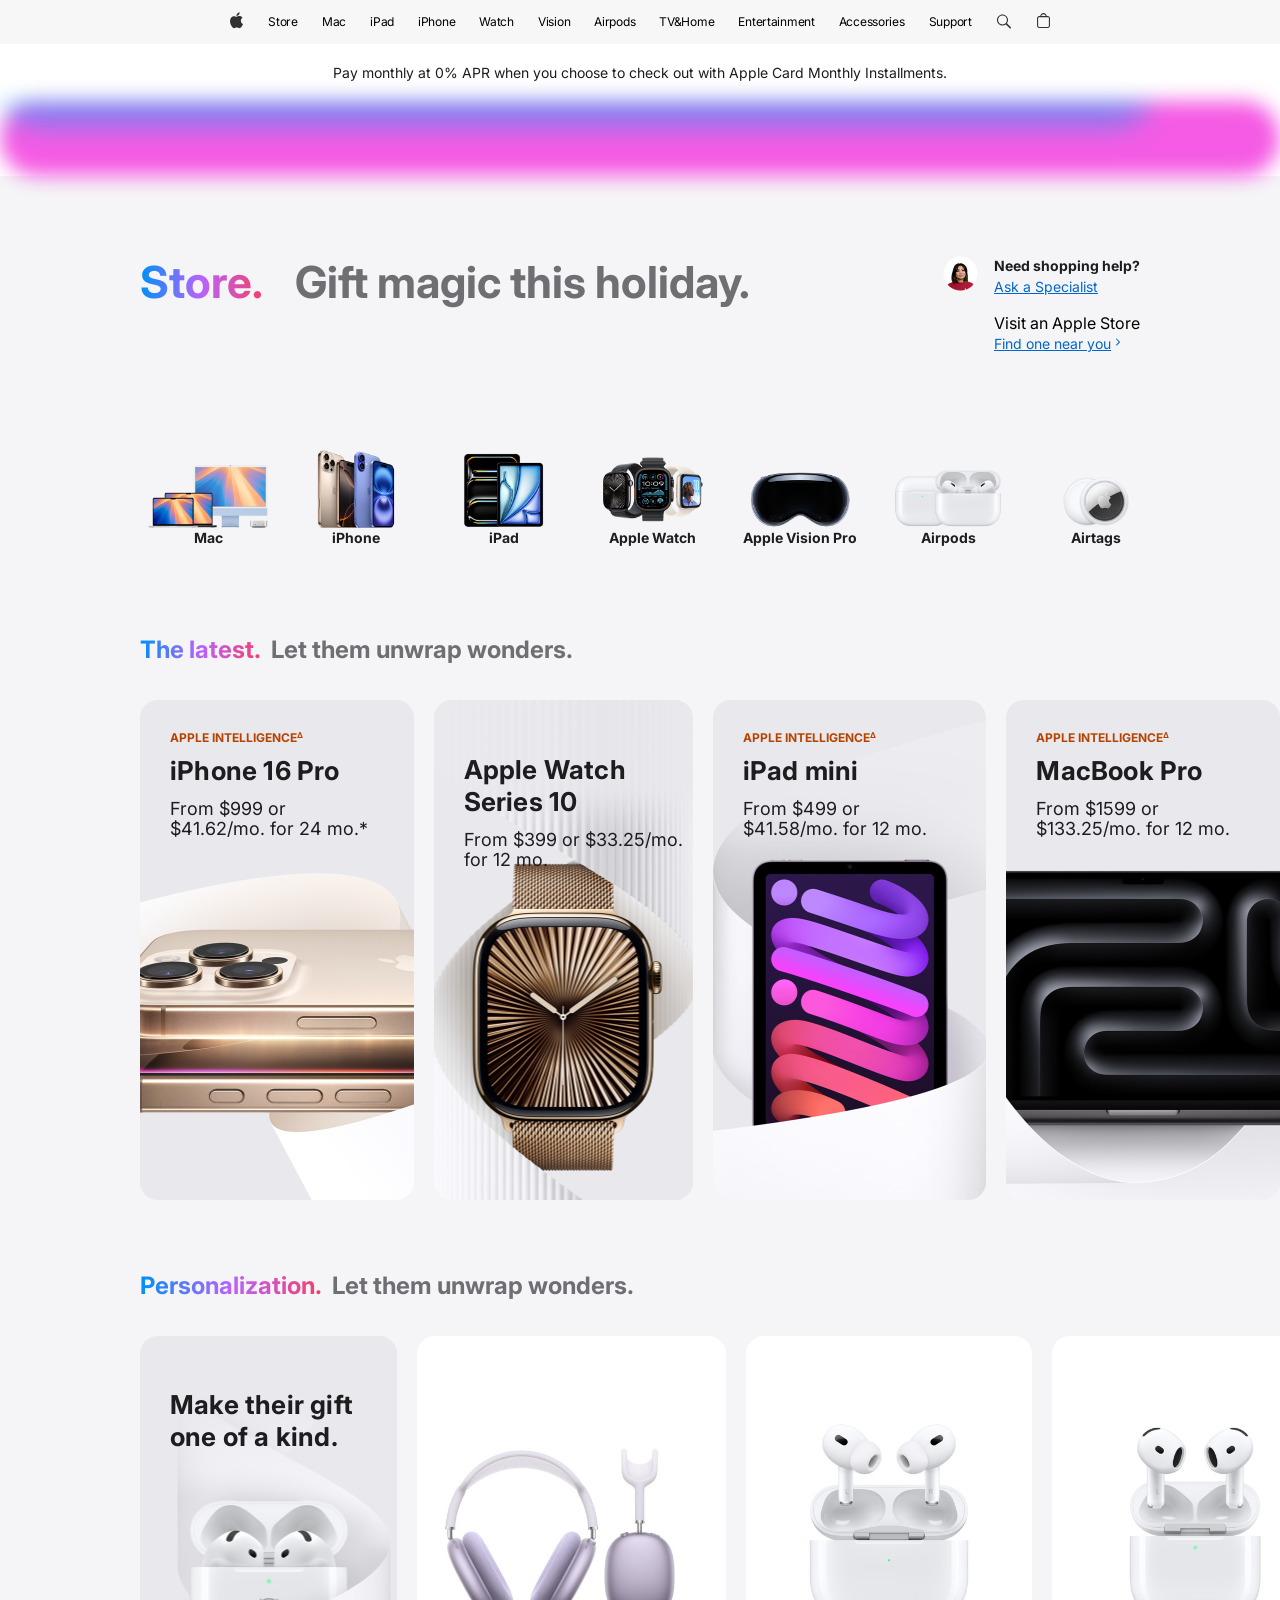
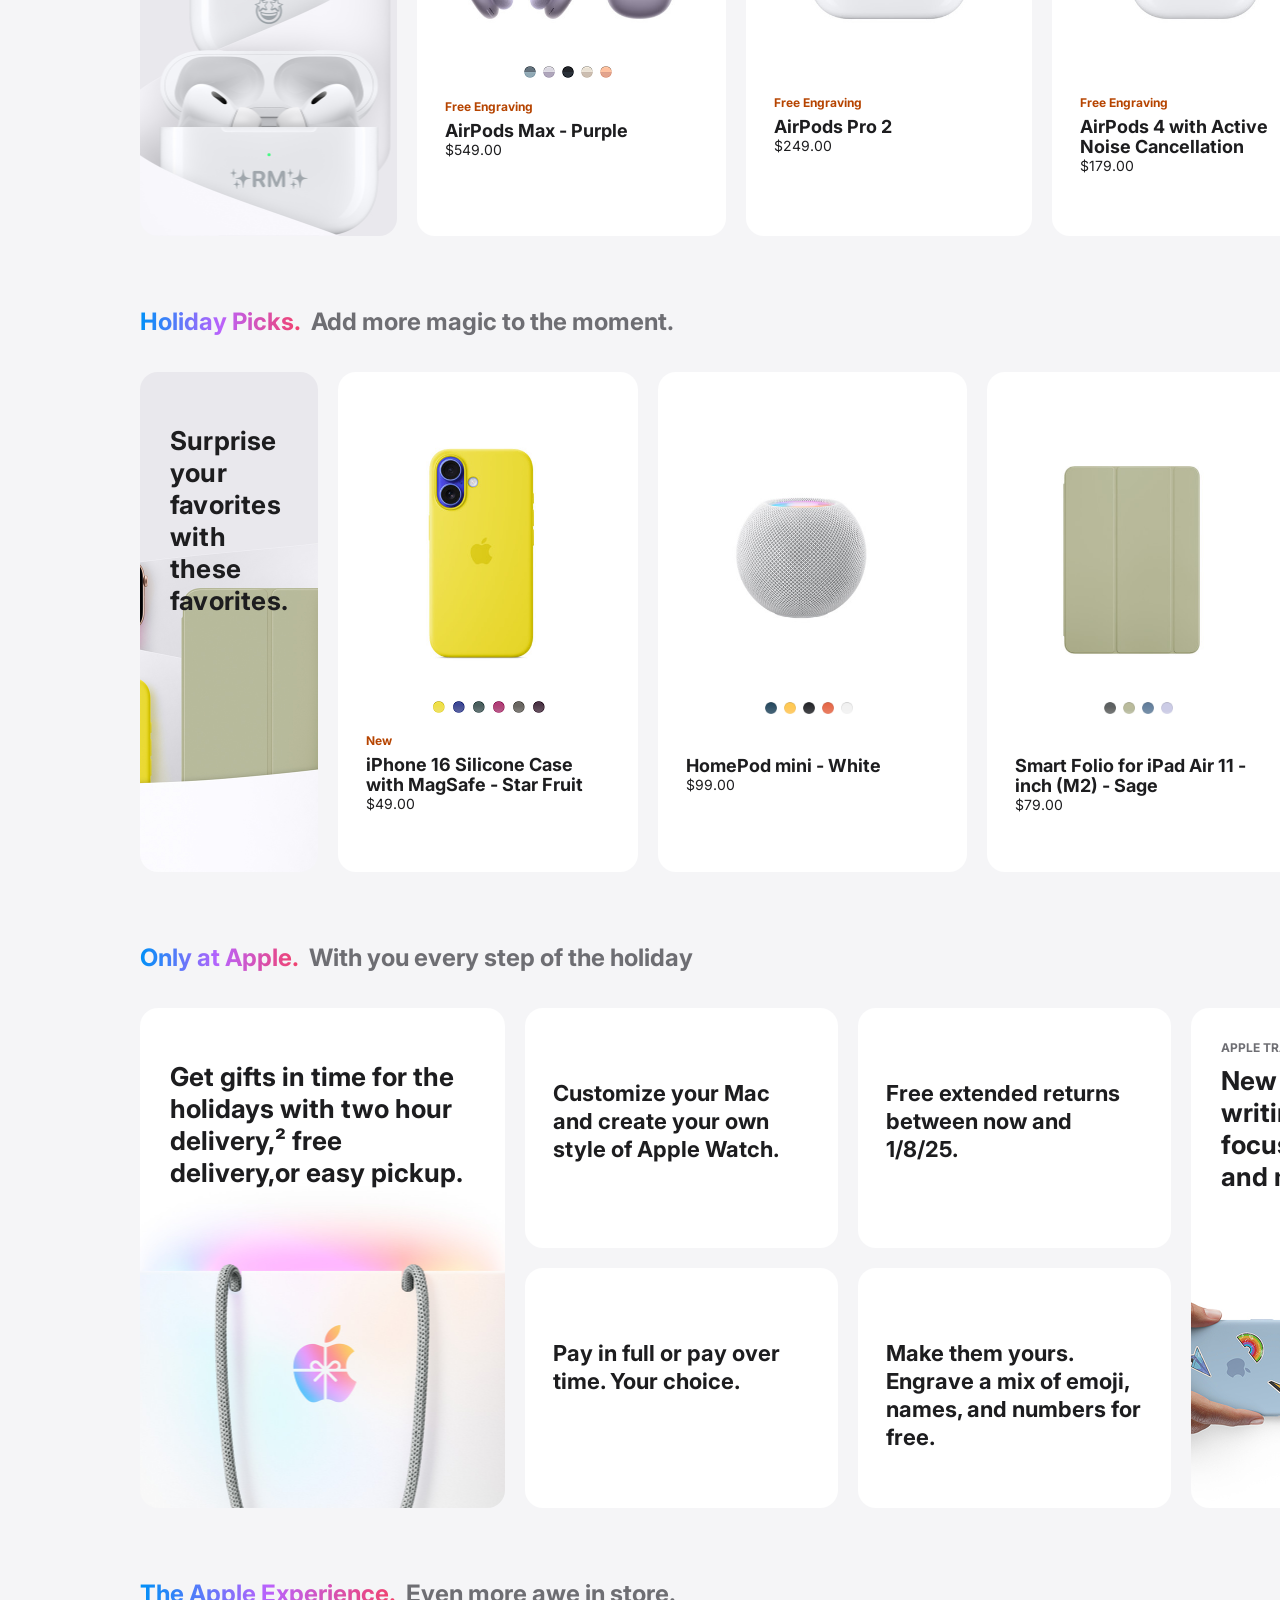
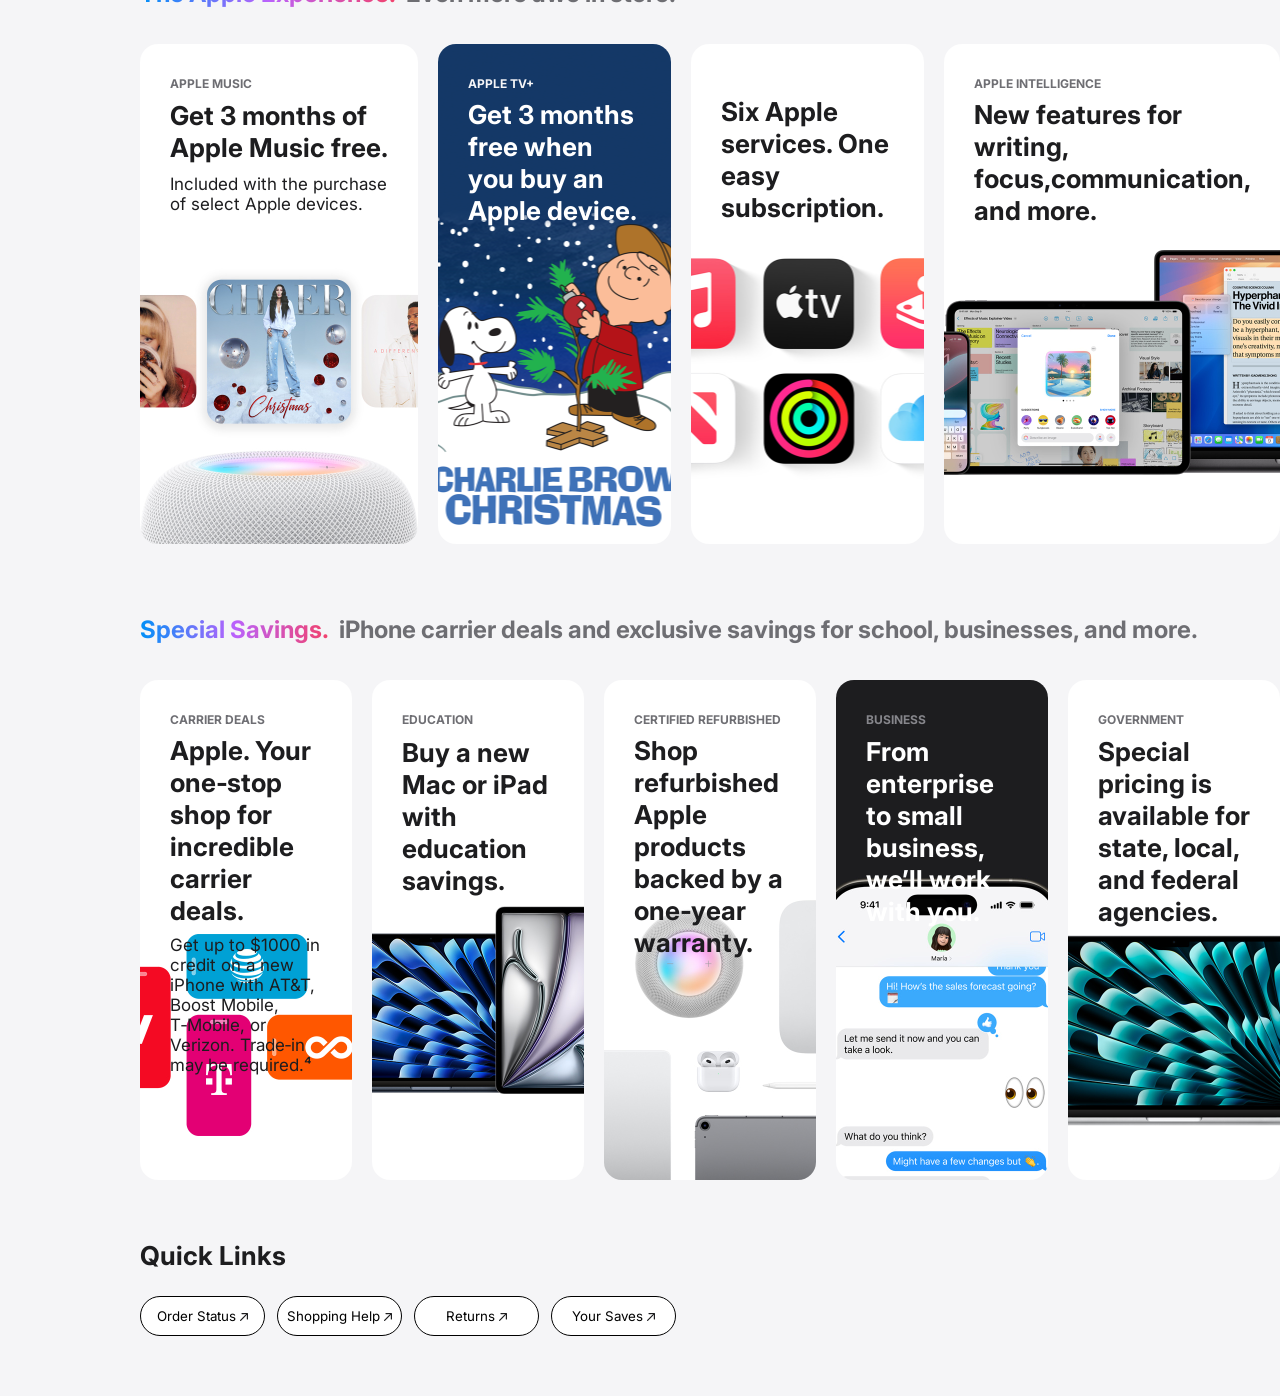
==== commit 8e1dc376: "put some images in images" ====
--- a/index2.html
+++ b/index2.html
@@ -23,8 +23,8 @@
   </head>
   <body>
     <nav>
-      <img src="./apple.svg" alt="" />
-      <a href="./index2.html">Store</a>
+      <img src="./images/apple.svg" alt="" />
+      <a href="./images/index2.html">Store</a>
       <a href="">Mac</a>
       <a href="">iPad</a>
       <a href="">iPhone</a>
@@ -36,8 +36,8 @@
       <a href="">Accessories</a>
       <a href="">Support</a>
       <div>
-        <img src="./search.svg" alt="" />
-        <img src="./shop.svg" alt="" />
+        <img src="./images/search.svg" alt="" />
+        <img src="./images/shop.svg" alt="" />
         <img class="menu" src="./SVG.svg" alt="" />
       </div>
     </nav>
@@ -48,7 +48,45 @@
         Monthly Installments.
       </p>
     </header>
-    <section class="section1"></section>
+    <section class="section1">
+      <svg
+        xmlns="http://www.w3.org/2000/svg"
+        width="1172"
+        height="45"
+        viewBox="0 0 1172 45"
+        fill="none"
+      >
+        <g opacity="0.5" filter="url(#filter0_f_1_710)">
+          <path
+            d="M0 -12.5C0 -33.2107 16.7893 -50 37.5 -50H1114.5C1135.21 -50 1152 -33.2107 1152 -12.5C1152 8.21068 1135.16 25 1114.45 25C700.117 25 451.883 25 37.5495 25C16.8388 25 0 8.21068 0 -12.5Z"
+            fill="#019FFB"
+          />
+        </g>
+        <defs>
+          <filter
+            id="filter0_f_1_710"
+            x="-20"
+            y="-70"
+            width="1192"
+            height="115"
+            filterUnits="userSpaceOnUse"
+            color-interpolation-filters="sRGB"
+          >
+            <feFlood flood-opacity="0" result="BackgroundImageFix" />
+            <feBlend
+              mode="normal"
+              in="SourceGraphic"
+              in2="BackgroundImageFix"
+              result="shape"
+            />
+            <feGaussianBlur
+              stdDeviation="10"
+              result="effect1_foregroundBlur_1_710"
+            />
+          </filter>
+        </defs>
+      </svg>
+    </section>
     <section class="section2">
       <div class="Apple-store1">
         <div class="store">
@@ -62,53 +100,53 @@
             <a href="">Ask a Specialist</a>
             <p class="title-2 visit">Visit an Apple Store</p>
             <a href="">Find one near you</a>
-            <img src="./Icon.svg" alt="" />
+            <img src="./images/Icon.svg" alt="" />
           </div>
         </div>
       </div>
       <div class="stuffs">
         <div class="stuff">
-          <img src="./mac.png" alt="" />
+          <img src="./images/mac.png" alt="" />
           <p>Mac</p>
         </div>
         <div class="stuff">
-          <img src="./iphone.png" alt="" />
+          <img src="./images/iphone.png" alt="" />
           <p>iPhone</p>
         </div>
         <div class="stuff">
-          <img src="./ipad.png" alt="" />
+          <img src="./images/ipad.png" alt="" />
           <p>iPad</p>
         </div>
         <div class="stuff">
-          <img src="./watch.png" alt="" />
+          <img src="./images/watch.png" alt="" />
           <p>Apple Watch</p>
         </div>
         <div class="stuff">
-          <img src="./visionpro.png" alt="" />
+          <img src="./images/visionpro.png" alt="" />
           <p>Apple Vision Pro</p>
         </div>
         <div class="stuff">
-          <img src="./airpods.png" alt="" />
+          <img src="./images/airpods.png" alt="" />
           <p>Airpods</p>
         </div>
         <div class="stuff">
-          <img src="./airtag.png" alt="" />
+          <img src="./images/airtag.png" alt="" />
           <p>Airtags</p>
         </div>
         <div class="stuff">
-          <img src="./tv-4k.png" alt="" />
+          <img src="./images/tv-4k.png" alt="" />
           <p>Apple TV 4K</p>
         </div>
         <div class="stuff">
-          <img src="./homepod.png" alt="" />
+          <img src="./images/homepod.png" alt="" />
           <p>Homepod</p>
         </div>
         <div class="stuff">
-          <img src="./accessories.png" alt="" />
+          <img src="./images/accessories.png" alt="" />
           <p>Accessories</p>
         </div>
         <div class="stuff">
-          <img src="./gift-card.png" alt="" />
+          <img src="./images/gift-card.png" alt="" />
           <p>Apple Gift Card</p>
         </div>
       </div>
@@ -162,15 +200,15 @@
           <img
             width="230"
             height="230"
-            src="./2609ceeb74c88a8937d995e24c37c91f4084949c.jpg"
+            src="./images/2609ceeb74c88a8937d995e24c37c91f4084949c.jpg"
             alt=""
           />
           <div class="circle">
-            <img src="./1.png" alt="" />
-            <img src="./2.png" alt="" />
-            <img src="./3.png" alt="" />
-            <img src="./4.png" alt="" />
-            <img src="./5.png" alt="" />
+            <img src="./images/1.png" alt="" />
+            <img src="./images/2.png" alt="" />
+            <img src="./images/3.png" alt="" />
+            <img src="./images/4.png" alt="" />
+            <img src="./images/5.png" alt="" />
           </div>
           <p class="free">Free Engraving</p>
           <p class="name">AirPods Max - Purple</p>
@@ -181,7 +219,7 @@
           <img
             width="230"
             height="230"
-            src="./863332f402f27d03cdecf714f73f92304e551a68.jpg"
+            src="./images/863332f402f27d03cdecf714f73f92304e551a68.jpg"
             alt=""
           />
           <div>
@@ -194,7 +232,7 @@
           <img
             width="230"
             height="230"
-            src="./36d7e67985c8efaa8d3eb3e76015e0998ef9509b.jpg"
+            src="./images/36d7e67985c8efaa8d3eb3e76015e0998ef9509b.jpg"
             alt=""
           />
           <div>
@@ -208,7 +246,7 @@
           <img
             width="230"
             height="230"
-            src="./9c27be91006917b2bc4752dedf37023b08a9cafa.jpg"
+            src="./images/9c27be91006917b2bc4752dedf37023b08a9cafa.jpg"
             alt=""
           />
           <div>
@@ -232,16 +270,16 @@
           <img
             width="230"
             height="230"
-            src="./c016407b1d2afca1eb640b5c24fa60b9d88f09e8.jpg"
+            src="./images/c016407b1d2afca1eb640b5c24fa60b9d88f09e8.jpg"
             alt=""
           />
           <div class="color6">
-            <img src="./2-1.png" alt="" />
-            <img src="./2-2.png" alt="" />
-            <img src="./2-3.png" alt="" />
-            <img src="./2-4.png" alt="" />
-            <img src="./2-5.png" alt="" />
-            <img src="./2-6.png" alt="" />
+            <img src="./images/2-1.png" alt="" />
+            <img src="./images/2-2.png" alt="" />
+            <img src="./images/2-3.png" alt="" />
+            <img src="./images/2-4.png" alt="" />
+            <img src="./images/2-5.png" alt="" />
+            <img src="./images/2-6.png" alt="" />
           </div>
           <p class="free">New</p>
           <p class="name">iPhone 16 Silicone Case with MagSafe - Star Fruit</p>
@@ -251,15 +289,15 @@
           <img
             width="230"
             height="230"
-            src="./55524950c6b2950e36e95b097ede33316f9d3373.jpg"
+            src="./images/55524950c6b2950e36e95b097ede33316f9d3373.jpg"
             alt=""
           />
           <div class="circle">
-            <img width="12" height="12" src="./3-1.jpg" alt="" />
-            <img width="12" height="12" src="./3-2.jpg" alt="" />
-            <img width="12" height="12" src="./3-3.jpg" alt="" />
-            <img width="12" height="12" src="./3-4.jpg" alt="" />
-            <img width="12" height="12" src="./3-5.jpg" alt="" />
+            <img width="12" height="12" src="./images/3-1.jpg" alt="" />
+            <img width="12" height="12" src="./images/3-2.jpg" alt="" />
+            <img width="12" height="12" src="./images/3-3.jpg" alt="" />
+            <img width="12" height="12" src="./images/3-4.jpg" alt="" />
+            <img width="12" height="12" src="./images/3-5.jpg" alt="" />
           </div>
 
           <p class="name mini">HomePod mini - White</p>
@@ -269,14 +307,14 @@
           <img
             width="230"
             height="230"
-            src="./72d5185ead4c03bca33e9d4984ab45cf6c148938.jpg"
+            src="./images/72d5185ead4c03bca33e9d4984ab45cf6c148938.jpg"
             alt=""
           />
           <div class="color4">
-            <img width="12" height="12" src="./4-1.jpg" alt="" />
-            <img width="12" height="12" src="./4-2.jpg" alt="" />
-            <img width="12" height="12" src="./4-3.jpg" alt="" />
-            <img width="12" height="12" src="./4-4.jpg" alt="" />
+            <img width="12" height="12" src="./images/4-1.jpg" alt="" />
+            <img width="12" height="12" src="./images/4-2.jpg" alt="" />
+            <img width="12" height="12" src="./images/4-3.jpg" alt="" />
+            <img width="12" height="12" src="./images/4-4.jpg" alt="" />
           </div>
 
           <p class="name mini">
@@ -285,11 +323,11 @@
           <p class="price-2">$79.00</p>
         </div>
         <div class="airpods-3">
-          <img width="230" height="230" src="./MUW43.png" alt="" />
+          <img width="230" height="230" src="./images/MUW43.png" alt="" />
           <div class="color3">
-            <img width="12" height="12" src="./5-1.jpg" alt="" />
-            <img width="12" height="12" src="./5-2.jpg" alt="" />
-            <img width="12" height="12" src="./5-3.jpg" alt="" />
+            <img width="12" height="12" src="./images/5-1.jpg" alt="" />
+            <img width="12" height="12" src="./images/5-2.jpg" alt="" />
+            <img width="12" height="12" src="./images/5-3.jpg" alt="" />
           </div>
           <p class="free">New</p>
           <p class="name">
--- a/style.css
+++ b/style.css
@@ -71,8 +71,12 @@
     padding: 16px;
   }
   .first {
-    height: 500px;
+    height: 650px;
     width: 100%;
+  }
+  .second {
+    width: 100%;
+    height: 650px;
   }
   header {
     padding: 68px 162px 28px 162px;
@@ -81,13 +85,35 @@
     text-align: center;
   }
 }
-@media (min-width: 420px) and (max-width: 768px) {
+@media (min-width: 390px) and (max-width: 768px) {
 }
-@media (max-width: 420px) {
+@media (min-width: 320px) and (max-width: 390px) {
   header {
     padding: 71px 31px 31px 31px;
   }
   header p {
     height: 37px;
+    width: 444px;
+    text-align: center;
+  }
+  .first {
+    background-image: url("images/");
+  }
+  .second {
+    background-image: url("images/bca14fea5cc383f10eb575ae23034d12bd94613d.jpg");
+    background-position: center;
+    background-repeat: no-repeat;
+    width: 100%;
+    height: 500px;
   }
 }
+@media (max-width: 390px) {
+  .item {
+    width: 100%;
+    height: 500px;
+  }
+  .fourth {
+    width: 100%;
+    height: 3833px;
+  }
+}
--- a/section1.css
+++ b/section1.css
@@ -2,4 +2,7 @@
   width: 100%;
   height: 75px;
   background-color: #f5f5f7;
+  border-radius: 361.5px;
+  background: #f55be4;
+  filter: blur(10px);
 }
--- a/section3.css
+++ b/section3.css
@@ -15,19 +15,19 @@
   gap: 10px;
 }
 .iphone16-pro {
-  background-image: url("8cee8a34ee4ba9b658ae0be05611d11ea5d55e1b.jpg");
+  background-image: url("images/8cee8a34ee4ba9b658ae0be05611d11ea5d55e1b.jpg");
   padding: 30px;
 }
 .series-10 {
-  background-image: url("c919767811d17384ffff099320c9c7133d51ca53.jpg");
+  background-image: url("images/c919767811d17384ffff099320c9c7133d51ca53.jpg");
   padding: 45px 0px 0px 30px;
 }
 .ipad-mini {
-  background-image: url("ipad-mini.jpg");
+  background-image: url("images/ipad-mini.jpg");
   padding: 30px;
 }
 .macbookpro {
-  background-image: url("8943d8c585c4f4bb4720641745b1cce65bdd8f0e.jpg");
+  background-image: url("images/8943d8c585c4f4bb4720641745b1cce65bdd8f0e.jpg");
   padding: 30px;
 }
 .latest > div {
--- a/section4.css
+++ b/section4.css
@@ -6,7 +6,7 @@
   background-color: #f5f5f7;
 }
 .gift-1 {
-  background-image: url("0a525b0da81b93735e1f513f958e111d7e3079a1.jpg");
+  background-image: url("images/0a525b0da81b93735e1f513f958e111d7e3079a1.jpg");
   background-position: center;
   background-repeat: no-repeat;
   background-size: cover;
@@ -27,7 +27,7 @@
   letter-spacing: 0.196px;
 }
 .fav {
-  background-image: url("6da69c7f2d4d299063c16c1d325db130f08ef7ba.jpg");
+  background-image: url("images/6da69c7f2d4d299063c16c1d325db130f08ef7ba.jpg");
 }
 .airpods-3 {
   background-color: #fff;
--- a/section5.css
+++ b/section5.css
@@ -1,5 +1,5 @@
 .fav {
-  background-image: url("6da69c7f2d4d299063c16c1d325db130f08ef7ba.jpg");
+  background-image: url("images/6da69c7f2d4d299063c16c1d325db130f08ef7ba.jpg");
 }
 .gift2 {
   color: #1d1d1f;
--- a/section6.css
+++ b/section6.css
@@ -6,7 +6,7 @@
   flex-direction: column;
 }
 .get {
-  background-image: url("93f151ac653907f22599b9fbc9ab8bcfb347d691.jpg");
+  background-image: url("images/93f151ac653907f22599b9fbc9ab8bcfb347d691.jpg");
   width: 480px;
   height: 500px;
 }
@@ -39,5 +39,5 @@
   line-height: 28px;
 }
 .specialist {
-  background-image: url("7be9e8c4cd1a574c53bacf2396a17f1007bfc091.jpg");
+  background-image: url("images/7be9e8c4cd1a574c53bacf2396a17f1007bfc091.jpg");
 }
--- a/section7.css
+++ b/section7.css
@@ -8,16 +8,16 @@
   padding: 32px 30px;
 }
 .music-1 {
-  background-image: url("fe1e7ece87047c95faa8a68f17e8867914317976.jpg");
+  background-image: url("images/fe1e7ece87047c95faa8a68f17e8867914317976.jpg");
 }
 .tv {
-  background-image: url("2171b58f3ab6a95e407be2639740dad7138786d3.png");
+  background-image: url("images/2171b58f3ab6a95e407be2639740dad7138786d3.png");
 }
 .apps {
-  background-image: url("7e38eec3034a854374ceb67eb6c71f4e173cee8e.jpg");
+  background-image: url("images/7e38eec3034a854374ceb67eb6c71f4e173cee8e.jpg");
 }
 .features {
-  background-image: url("4c93c049459dcec6247af385b50ac485e92e5a45.jpg");
+  background-image: url("images/4c93c049459dcec6247af385b50ac485e92e5a45.jpg");
 }
 .section7 {
   background-color: #f5f5f7;
--- a/section8.css
+++ b/section8.css
@@ -9,7 +9,7 @@
   margin-top: 9px;
 }
 .tradein {
-  background-image: url("store-card-50-holiday-trade-in-202411.png");
+  background-image: url("images/store-card-50-holiday-trade-in-202411.png");
 }
 
 .special {
@@ -22,19 +22,19 @@
   padding: 32px 30px;
 }
 .saving {
-  background-image: url("57e6bdca2b0f233f809fe57ada1ba8354e54e4b4.jpg");
+  background-image: url("images/57e6bdca2b0f233f809fe57ada1ba8354e54e4b4.jpg");
 }
 .saving2 {
-  background-image: url("c29a91c005069048c5e1b877cf3142fa2fab6067.jpg");
+  background-image: url("images/c29a91c005069048c5e1b877cf3142fa2fab6067.jpg");
 }
 .saving3 {
-  background-image: url("60a49ef1a49579aa398f78daa8ab814a87b543dc.jpg");
+  background-image: url("images/60a49ef1a49579aa398f78daa8ab814a87b543dc.jpg");
 }
 .saving4 {
-  background-image: url("a960f7eefe8796ce51144b229909100094a59989.jpg");
+  background-image: url("images/a960f7eefe8796ce51144b229909100094a59989.jpg");
 }
 .saving5 {
-  background-image: url("9511d82e0fa4f14f3d23b485ab3928f9d27a5012.jpg");
+  background-image: url("images/9511d82e0fa4f14f3d23b485ab3928f9d27a5012.jpg");
 }
 .deal {
   margin: 7px 0px 8px 0px;
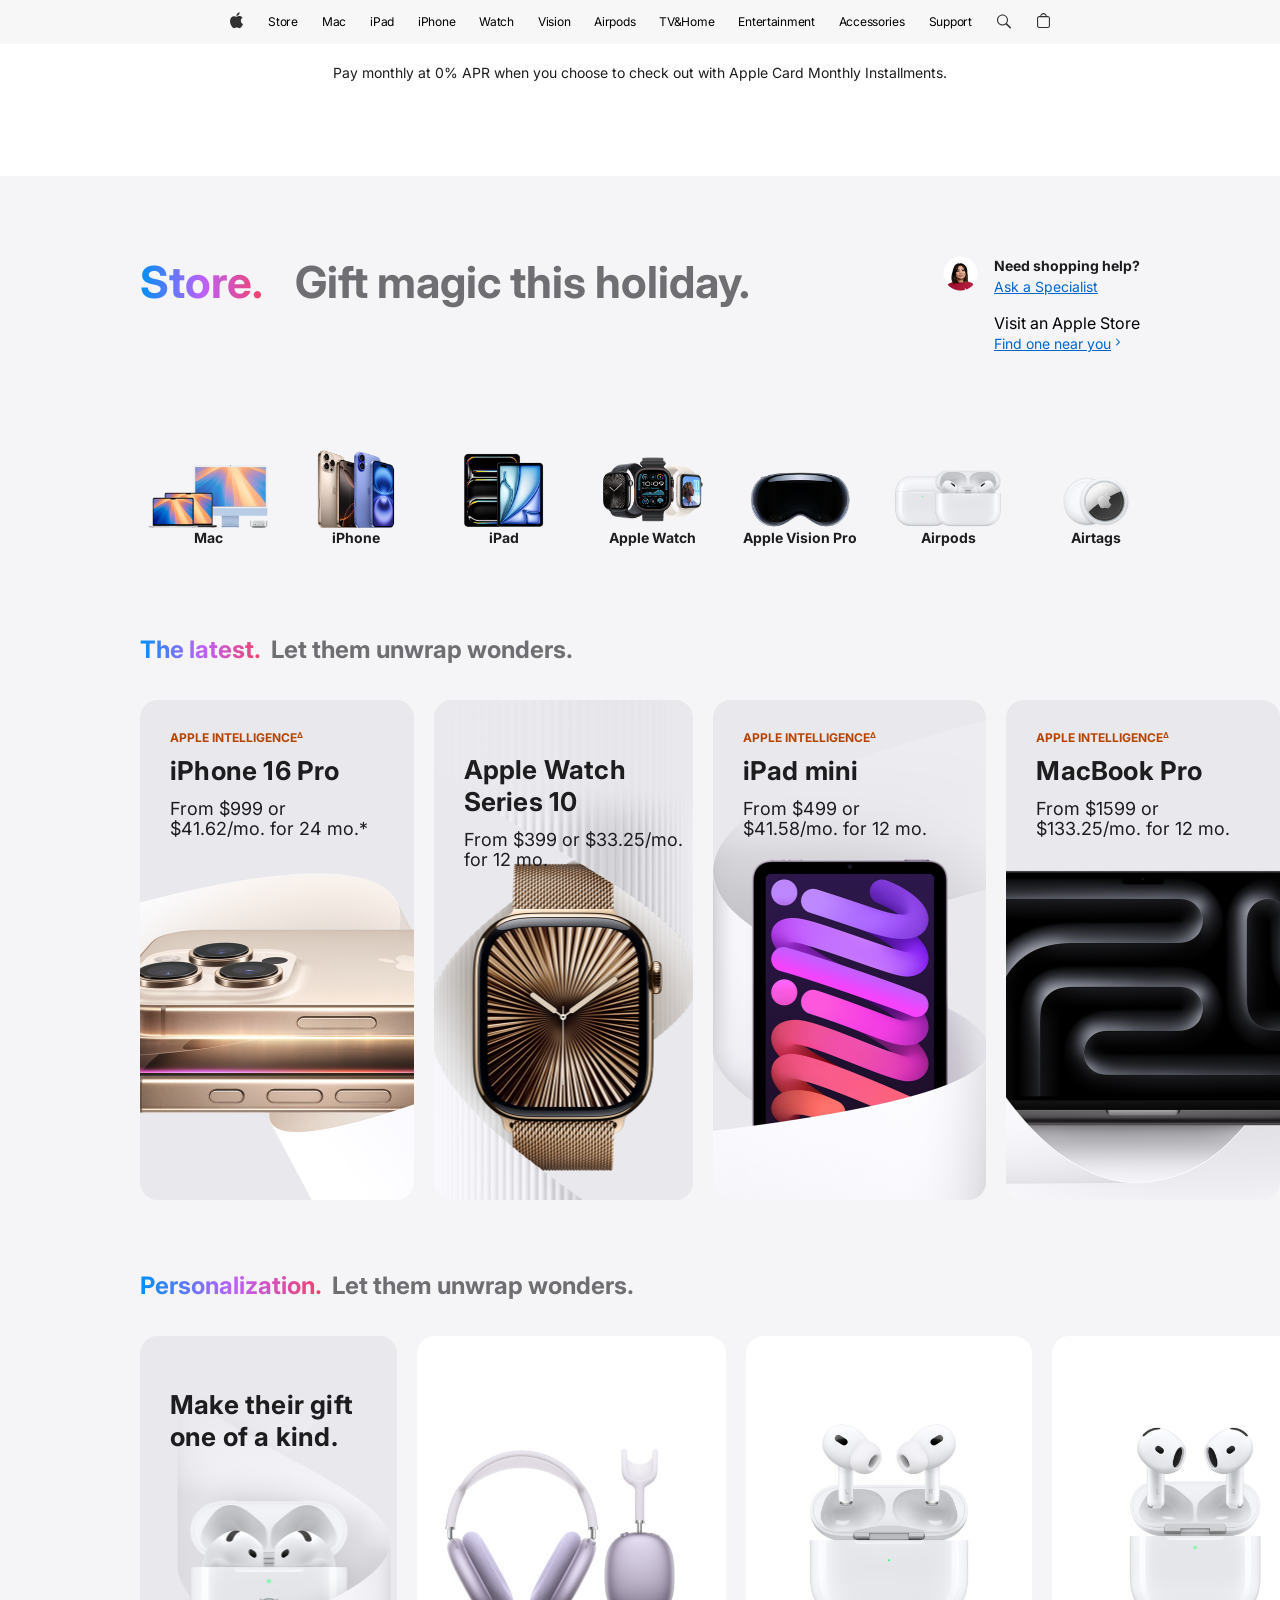
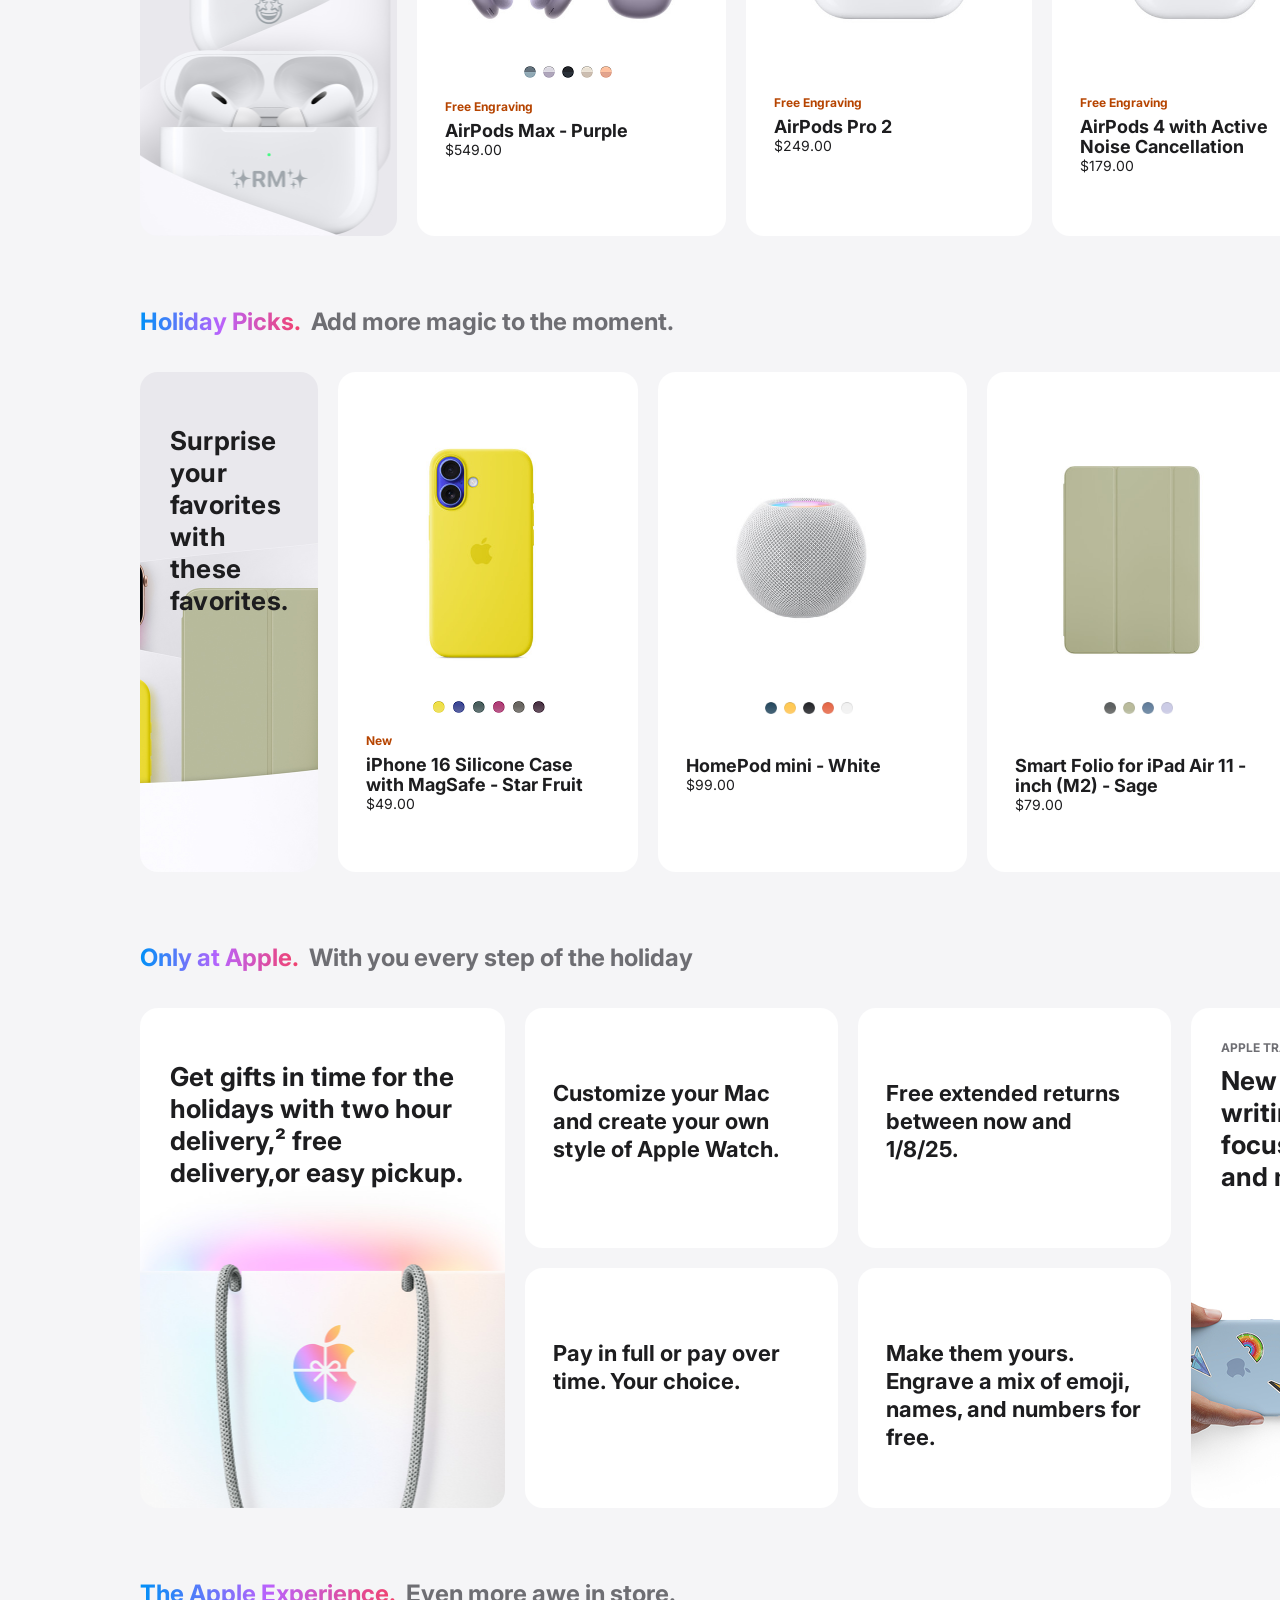
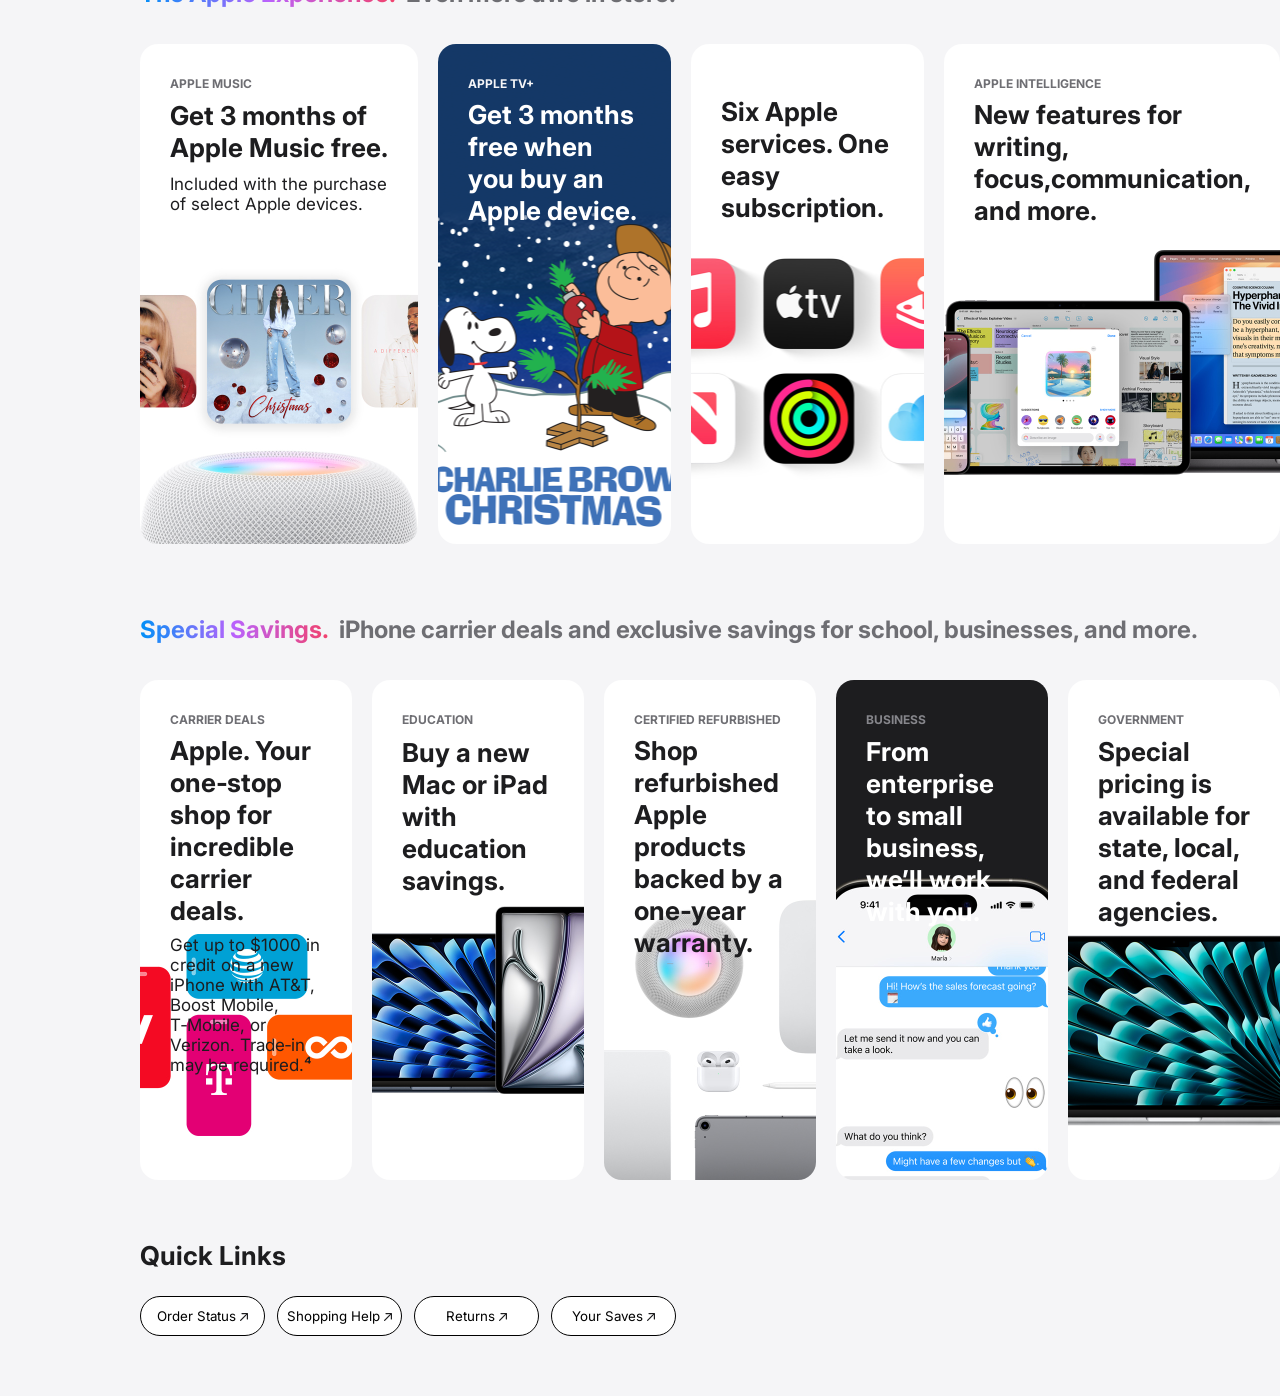
==== commit 97b3a6a4: "linear gradient" ====
--- a/index2.html
+++ b/index2.html
@@ -19,6 +19,7 @@
     <link rel="stylesheet" href="./section7.css" />
     <link rel="stylesheet" href="./section8.css" />
     <link rel="stylesheet" href="./section9.css" />
+
     <title>Store</title>
   </head>
   <body>
@@ -48,45 +49,7 @@
         Monthly Installments.
       </p>
     </header>
-    <section class="section1">
-      <svg
-        xmlns="http://www.w3.org/2000/svg"
-        width="1172"
-        height="45"
-        viewBox="0 0 1172 45"
-        fill="none"
-      >
-        <g opacity="0.5" filter="url(#filter0_f_1_710)">
-          <path
-            d="M0 -12.5C0 -33.2107 16.7893 -50 37.5 -50H1114.5C1135.21 -50 1152 -33.2107 1152 -12.5C1152 8.21068 1135.16 25 1114.45 25C700.117 25 451.883 25 37.5495 25C16.8388 25 0 8.21068 0 -12.5Z"
-            fill="#019FFB"
-          />
-        </g>
-        <defs>
-          <filter
-            id="filter0_f_1_710"
-            x="-20"
-            y="-70"
-            width="1192"
-            height="115"
-            filterUnits="userSpaceOnUse"
-            color-interpolation-filters="sRGB"
-          >
-            <feFlood flood-opacity="0" result="BackgroundImageFix" />
-            <feBlend
-              mode="normal"
-              in="SourceGraphic"
-              in2="BackgroundImageFix"
-              result="shape"
-            />
-            <feGaussianBlur
-              stdDeviation="10"
-              result="effect1_foregroundBlur_1_710"
-            />
-          </filter>
-        </defs>
-      </svg>
-    </section>
+    <section class="section1"></section>
     <section class="section2">
       <div class="Apple-store1">
         <div class="store">
@@ -94,7 +57,7 @@
           <p class="secondary">Gift magic this holiday.</p>
         </div>
         <div class="help">
-          <img width="35" height="35" src="./profile.jpg" alt="" />
+          <img width="35" height="35" src="./images/profile.jpg" alt="" />
           <div class="questions">
             <p class="title-1">Need shopping help?</p>
             <a href="">Ask a Specialist</a>
--- a/style.css
+++ b/style.css
@@ -57,63 +57,431 @@
 .menu-icon {
   margin-top: 9px;
 } */
-@media (min-width: 768px) and (max-width: 1920px) {
+@media (max-width: 2100px) {
+  .tablet {
+    display: none;
+  }
+}
+@media (min-width: 768px) and (max-width: 2100px) {
   .menu {
     display: none;
   }
-}
-@media (max-width: 768px) {
-  nav > a {
-    display: none;
-  }
-  nav {
-    justify-content: space-between;
-    padding: 16px;
-  }
+  .la-music3 {
+    display: none;
+  }
+  .fourth {
+    padding: 12px 12px 0px 12px;
+    display: grid;
+    grid-template-columns: 1fr 1fr;
+    grid-column-gap: 12px;
+    grid-row-gap: 12px;
+  }
+
   .first {
+    background-image: url("images/ec3175b4a85620366114b7dc1d62789aa36c0536\ \(1\).jpg");
+    width: 100%;
+    background-position: center;
+    height: 692px;
+    display: flex;
+    flex-direction: column;
+    padding-top: 55px;
+    align-items: center;
+  }
+  .text {
+    font-size: 24px;
+    font-weight: 400;
+    font-family: "Inter", sans-serif;
+    color: #f5f5f7;
+    margin-top: 16px;
+  }
+  .iPhone {
+    font-size: 52px;
+    font-weight: 600;
+    text-align: center;
+    font-family: "Inter", sans-serif;
+    color: #f5f5f7;
+  }
+  .buttons-container {
+    margin-top: 20px;
+    display: flex;
+    gap: 16px;
+  }
+  .second {
+    background-image: url("images/second.jpg");
+    background-position: center;
+    width: 100%;
+    height: 692px;
+    display: flex;
+    flex-direction: column;
+    padding: 55px;
+    align-items: center;
+    margin-top: 12px;
+  }
+  .dis {
+    background-image: url("images/a71fa31c036fa4ebdb97754279e6264a8511c26a.jpg");
+    display: flex;
+  }
+  .fly {
+    background-image: url("images/0ef20c456c1f9e35f8cfc952ddd2340d8debbb86.jpg");
+  }
+  .shrink {
+    background-image: url("images/a96232d2cffc7341eddba9393942d27673a1bb78.jpg");
+  }
+  .movie {
+    min-width: 1250px;
+    height: 670px;
+    display: flex;
+    background-repeat: no-repeat;
+    background-size: cover;
+    align-items: end;
+    padding: 58px 70px;
+    overflow: hidden;
+    scroll-snap-align: center;
+  }
+
+  .bottom-2 {
+    display: none;
+  }
+  .iPad-air1 {
+    display: none;
+  }
+  .bottom {
+    display: flex;
+    gap: 16px;
+    overflow-x: scroll;
+    position: relative;
+    height: 236px;
+  }
+  .item {
+    background-repeat: no-repeat;
+    background-position: center;
+    background-size: cover;
+    height: 580px;
+    display: flex;
+    flex-direction: column;
+    align-items: center;
+  }
+}
+@media (min-width: 430px) and (max-width: 768px) {
+  .first {
+    background-image: url("images/c1bdbb86222bed356055eaebc4806ccf147dddcb.jpg");
+    width: 100%;
     height: 650px;
-    width: 100%;
+    background-position: center;
+    display: flex;
+    flex-direction: column;
+    padding-top: 58px;
+    align-items: center;
+    background-position: center;
+  }
+  .fourth {
+    padding: 12px 12px 0px 12px;
+    display: grid;
+    grid-template-columns: 1fr 1fr;
+    grid-column-gap: 12px;
+    grid-row-gap: 12px;
+  }
+  .buttons-container {
+    margin-top: 16px;
+    display: flex;
+    gap: 16px;
   }
   .second {
     width: 100%;
     height: 650px;
-  }
-  header {
-    padding: 68px 162px 28px 162px;
-  }
-  span {
-    text-align: center;
-  }
-}
-@media (min-width: 390px) and (max-width: 768px) {
-}
-@media (min-width: 320px) and (max-width: 390px) {
+    display: flex;
+    flex-direction: column;
+    padding: 58px;
+    align-items: center;
+    margin-top: 12px;
+    background-position: center;
+    background-image: url("images/03056acca3b40d2fac6464cec53adb623252f542.jpg");
+  }
+  .text {
+    font-size: 22px;
+    font-weight: 400;
+    font-family: "Inter", sans-serif;
+    color: #f5f5f7;
+    margin-top: 16px;
+  }
+  .iPhone {
+    font-size: 42px;
+    font-weight: 600;
+    text-align: center;
+    font-family: "Inter", sans-serif;
+    color: #f5f5f7;
+  }
+  .header {
+    padding: 56px 10px 16px 10px;
+  }
+  .header p {
+    width: 444px;
+    height: 16px;
+    text-align: center;
+  }
+  .music1 {
+    background-color: #6529cf;
+  }
+  .rnb-music1 {
+    display: none;
+  }
+  .shrink {
+    background-image: url("images/f8cc6053a339d895af1d1d416ffb726b4e16e56c.jpg");
+  }
+  .fly {
+    background-image: url("./images/a0a4904b12a737796ecab3d5be6082e69c945227.jpg");
+  }
+  .charlie {
+    background-image: url("images/tablet-sixth.jpg");
+  }
+  .bad {
+    background-image: url("images/tablet-fifth.jpg");
+  }
+  .foot {
+    background-image: url("images/tablet-fourth.jpg");
+  }
+  .dis {
+    background-image: url("images/tablet-seventh.jpg");
+  }
+
+  .iPhone {
+    font-size: 42px;
+  }
+  .text {
+    font-size: 22px;
+  }
+  .movie {
+    min-width: 689px;
+    height: 368px;
+    display: flex;
+    background-repeat: no-repeat;
+    background-size: cover;
+    align-items: end;
+    padding: 27px 30px;
+    overflow: hidden;
+    scroll-snap-align: center;
+  }
+  .item {
+    background-repeat: no-repeat;
+    background-position: center;
+    background-size: cover;
+    height: 580px;
+    display: flex;
+    flex-direction: column;
+    align-items: center;
+  }
+
+  .tablet-version p {
+    color: #1d1d1f;
+    font-family: "Helvetica Neue";
+    font-size: 14px;
+    font-style: normal;
+    font-weight: 700;
+    line-height: 18px; /* 128.571% */
+    letter-spacing: -0.224px;
+  }
+  .iPad-air1 {
+    padding: 58px 62px;
+  }
+}
+@media (max-width: 430px) {
   header {
     padding: 71px 31px 31px 31px;
   }
   header p {
     height: 37px;
-    width: 444px;
-    text-align: center;
+    width: 328px;
+    text-align: center;
+  }
+  .fourth {
+    /* height: 500px; */
+    grid-template-columns: 100vw;
+    padding: 0px;
+    display: grid;
+    grid-template-columns: 100%;
+    grid-row-gap: 12px;
+    margin-top: 12px;
+  }
+  .item {
+    background-repeat: no-repeat;
+    background-position: center;
+    background-size: cover;
+    height: 500px;
+    display: flex;
+    flex-direction: column;
+    align-items: center;
   }
   .first {
-    background-image: url("images/");
+    background-image: url("./images/4d617ff6192318499aff8aebb56aaf232c8f00d4.jpg");
+    background-position: center;
+    background-repeat: no-repeat;
+    display: flex;
+    flex-direction: column;
+    width: 100%;
+    height: 500px;
+    justify-content: end;
+    align-items: center;
+    padding-bottom: 36px;
+  }
+  .movie {
+    min-width: 274px;
+    height: 495px;
+    display: flex;
+    background-repeat: no-repeat;
+    background-size: cover;
+    align-items: end;
+    padding: 27px 30px;
+    overflow: hidden;
+    scroll-snap-align: center;
+  }
+  .dis {
+    background-image: url("images/phoneversion-first.jpg");
+  }
+  .fly {
+    background-image: url("images/phoneversion-second.jpg");
+  }
+  .shrink {
+    background-image: url("images/phoneversion-third.jpg");
+  }
+  .charlie {
+    background-image: url("images/phoneversion-seventh.jpg");
+  }
+  .bad {
+    background-image: url("images/phoneversion-fourth.jpg");
+  }
+  .foot {
+    background-image: url("images/phoneversion-fifth.jpg");
+  }
+  .last {
+    background-image: url("images/phoneversion-sixth.jpg");
+  }
+  .movie button {
+    display: none;
+  }
+  .movie p {
+    display: none;
+  }
+  .text {
+    font-size: 18px;
+    font-weight: 400;
+    font-family: "Inter", sans-serif;
+    color: #f5f5f7;
+    margin-top: 4px;
+  }
+  .iPhone {
+    font-size: 30px;
+    font-weight: 700;
+    text-align: center;
+    font-family: "Inter", sans-serif;
+    color: #f5f5f7;
+  }
+  .buttons-container {
+    margin-top: 16px;
+    display: flex;
+    gap: 16px;
+  }
+  .fourth {
+    padding: 0px;
   }
   .second {
     background-image: url("images/bca14fea5cc383f10eb575ae23034d12bd94613d.jpg");
     background-position: center;
-    background-repeat: no-repeat;
     width: 100%;
     height: 500px;
-  }
-}
-@media (max-width: 390px) {
-  .item {
+    display: flex;
+    flex-direction: column;
+    padding: 30px 0px 35px 0px;
+
+    align-items: center;
+    margin-top: 12px;
+  }
+  .movie {
+    min-width: 274px;
+    height: 495px;
+    display: flex;
+    background-repeat: no-repeat;
+    background-size: cover;
+    align-items: end;
+    padding: 58px 70px;
+    overflow: hidden;
+    scroll-snap-align: center;
+  }
+  .iPad-air1 {
+    background-image: url("images/ipad.jpg");
+    display: flex;
+    flex-direction: column;
+    align-items: center;
+    justify-content: space-between;
+    padding: 36px 0px;
+    margin-top: 12px;
+    background-repeat: no-repeat;
+    background-position: center;
+    background-size: cover;
     width: 100%;
     height: 500px;
-  }
-  .fourth {
-    width: 100%;
-    height: 3833px;
-  }
-}
+    display: flex;
+    flex-direction: column;
+    align-items: center;
+  }
+  .iPad-air1 > p {
+    background: linear-gradient(
+      90deg,
+      #0090f7 0%,
+      #ba62fc 33.33%,
+      #f2416b 66.67%,
+      #f55600 100%
+    );
+    background-clip: text;
+    -webkit-background-clip: text;
+    -webkit-text-fill-color: transparent;
+    display: flex;
+    flex-direction: column;
+    justify-content: end;
+  }
+  .ipad {
+    display: flex;
+    flex-direction: column;
+    align-items: center;
+  }
+  .ipad img {
+    margin-bottom: 8px;
+  }
+  .phone_version {
+    display: block;
+    text-align: center;
+  }
+  .tablet-version {
+    height: 160px;
+    min-width: 238px;
+  }
+
+  .poster {
+    height: 134px;
+    min-width: 238px;
+    padding: 10px 10px 10px 62px;
+    display: flex;
+    justify-content: end;
+    align-items: end;
+    gap: 11px;
+  }
+  .green {
+    background-image: url("images/0ed7a6f5a7a690a1b36a1197674d40ee09bc6983.jpg");
+    background-position: center;
+    background-repeat: no-repeat;
+    background-size: cover;
+  }
+  .bottom-2 {
+    display: flex;
+    gap: 16px;
+    overflow-x: scroll;
+    position: relative;
+  }
+  .tablet-version p {
+    color: #1d1d1f;
+    font-family: Inter;
+    font-size: 12px;
+    font-style: normal;
+    font-weight: 700;
+    line-height: 16px; /* 133.333% */
+  }
+}
--- a/section1.css
+++ b/section1.css
@@ -1,8 +1,8 @@
 .section1 {
   width: 100%;
   height: 75px;
-  background-color: #f5f5f7;
-  border-radius: 361.5px;
-  background: #f55be4;
-  filter: blur(10px);
+  background: linear-gradient(90deg, #0090f7 0%, #ba62fc 50%, #f2416b 100%);
+  background-clip: text;
+  -webkit-background-clip: text;
+  -webkit-text-fill-color: transparent;
 }
